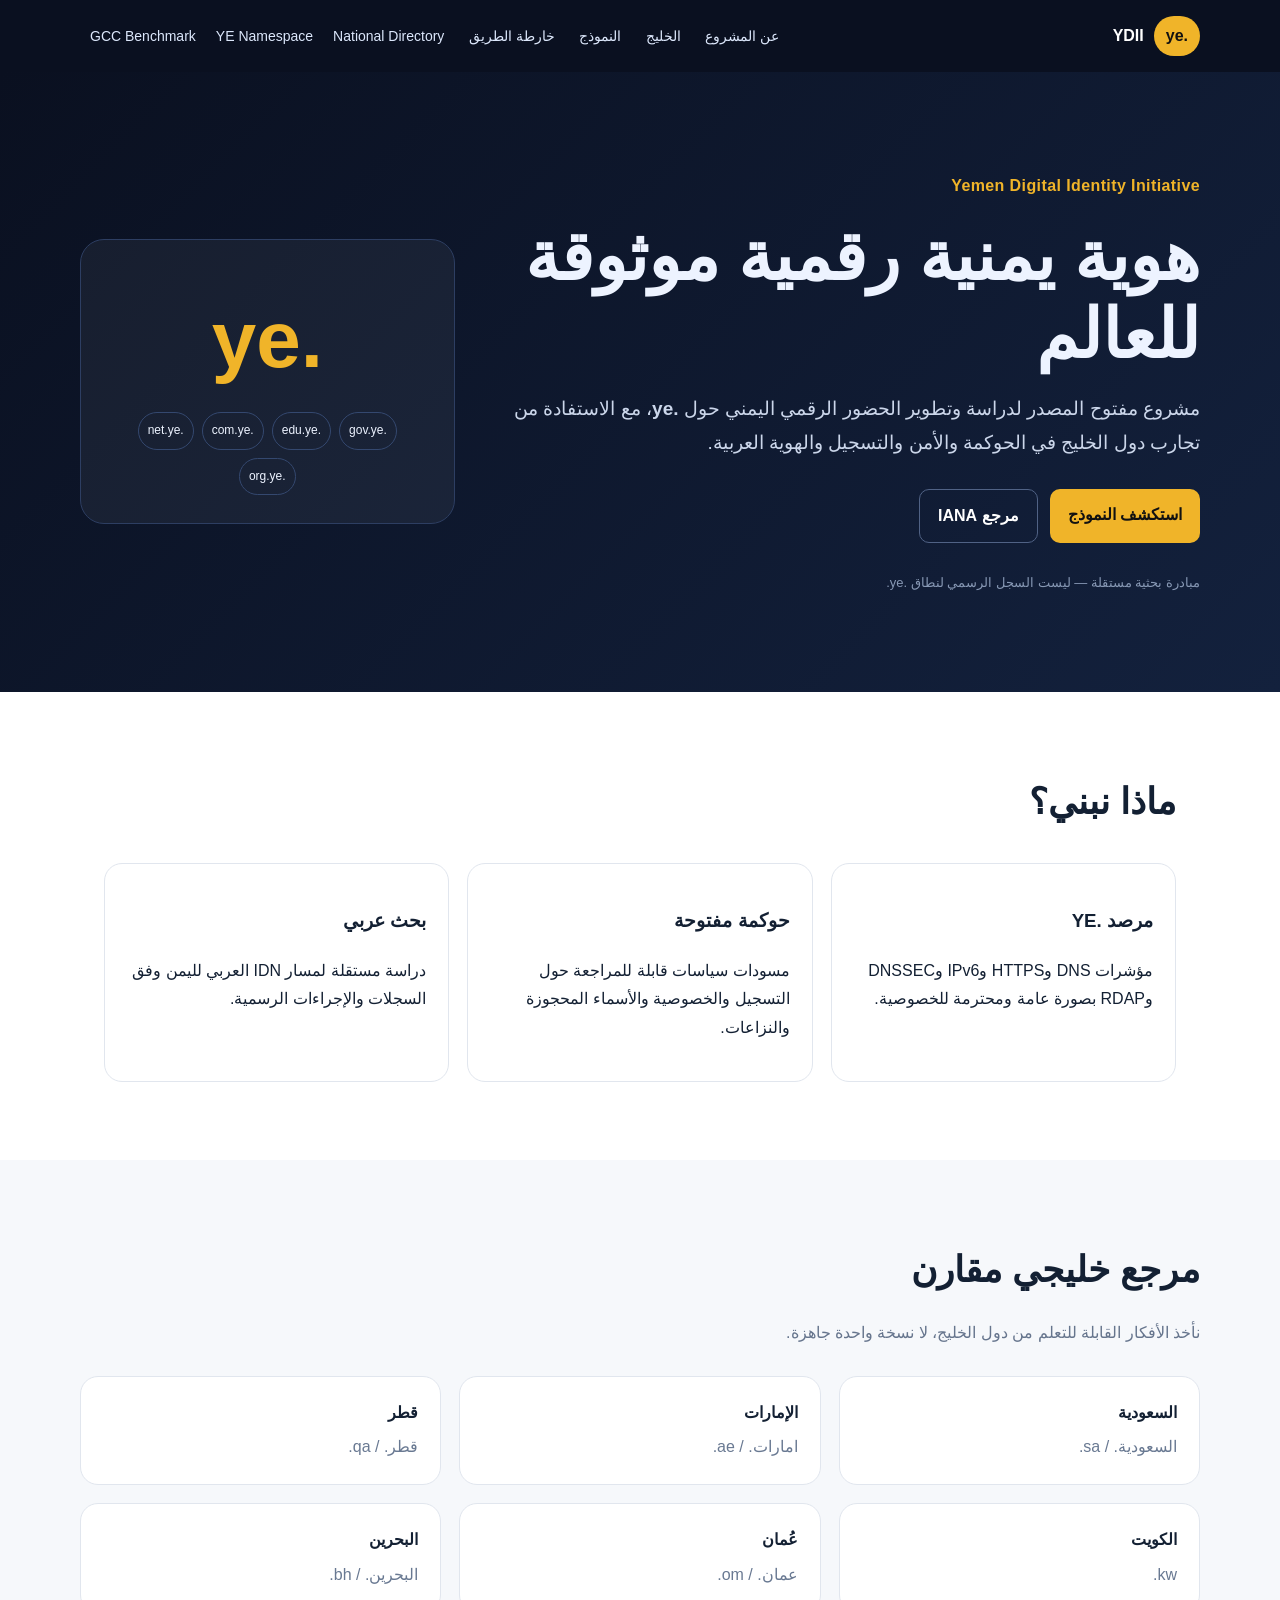
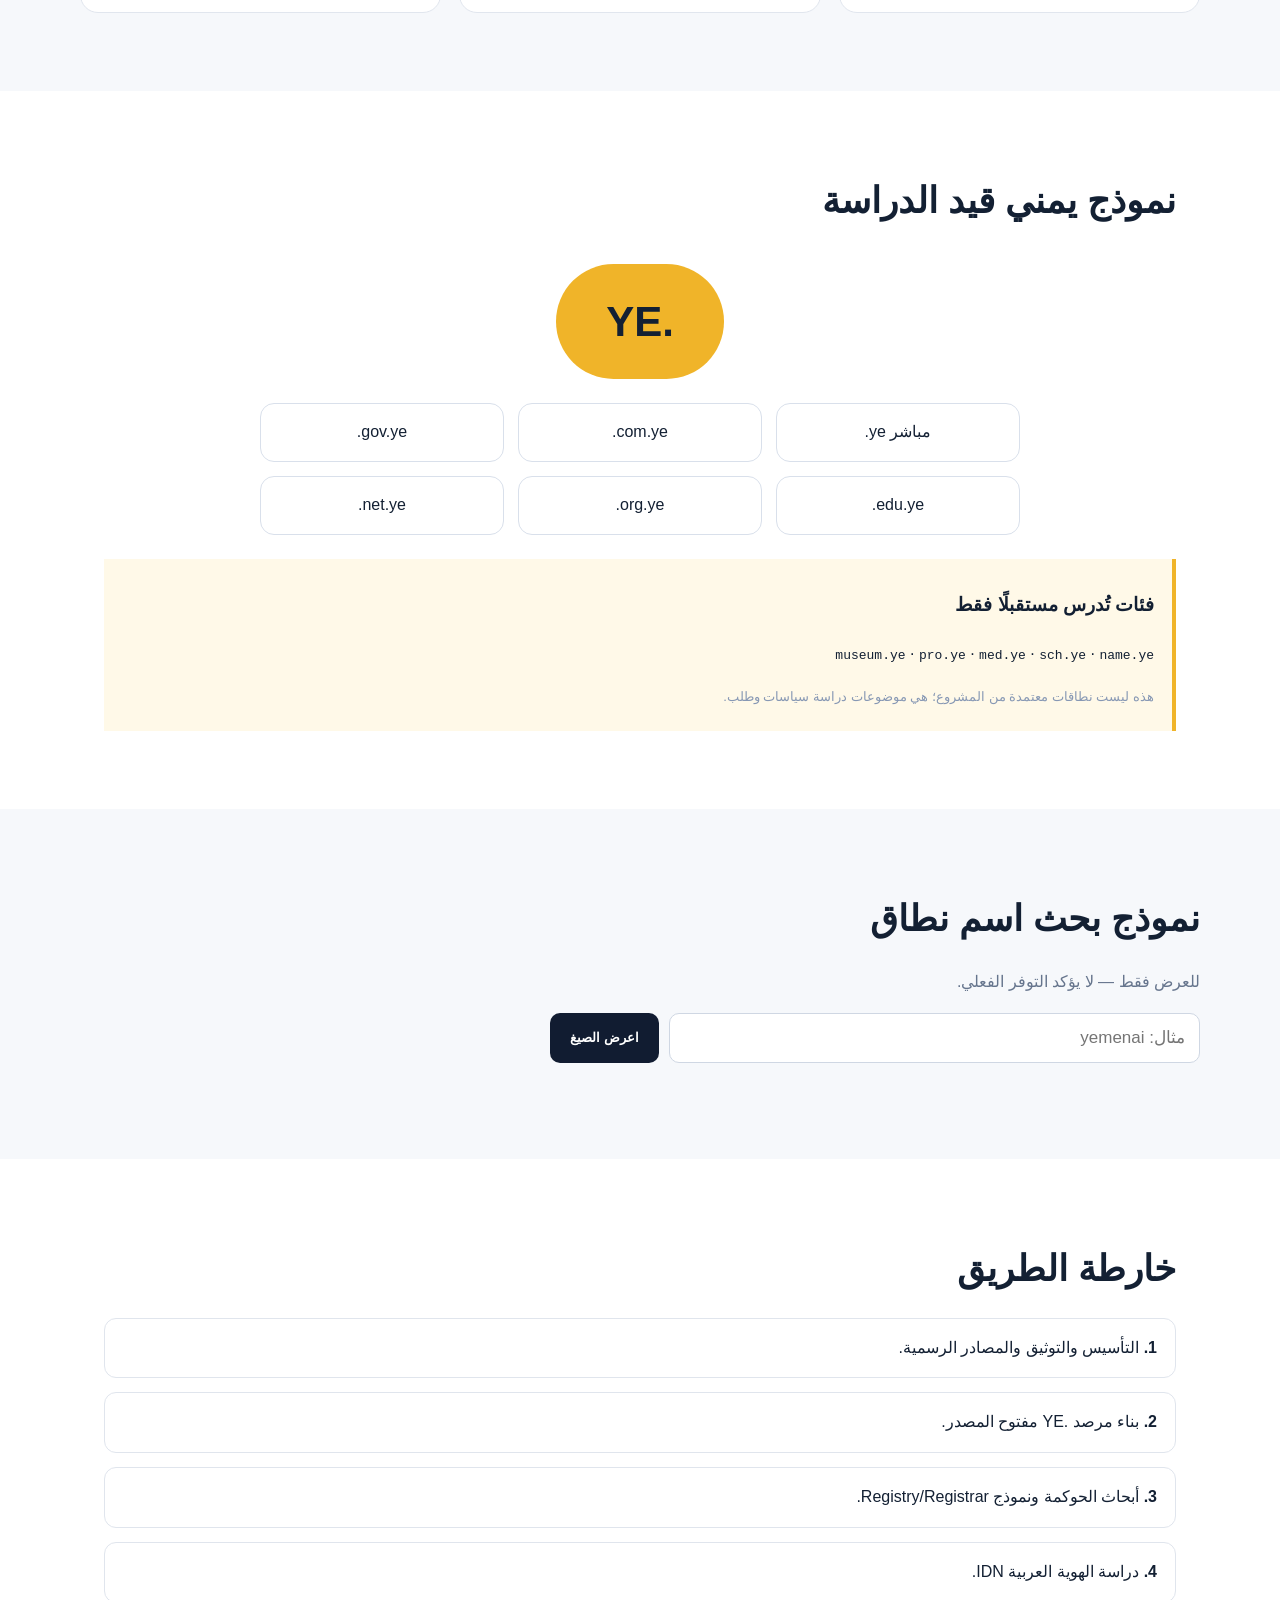
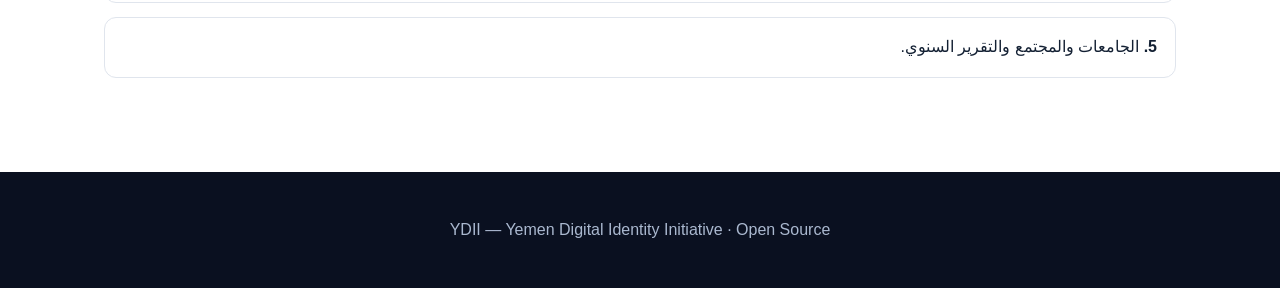
==== site/index.html @ 4b8a3a97 "feat: add national entity directory and 21 public universities" ====
<!doctype html>
<html lang="ar" dir="rtl">
<head>
  <meta charset="utf-8" />
  <meta name="viewport" content="width=device-width, initial-scale=1" />
  <meta name="description" content="مبادرة الهوية الرقمية اليمنية — مشروع مفتوح المصدر لدراسة وتطوير حضور .ye" />
  <title>YDII | الهوية الرقمية اليمنية</title>
  <link rel="stylesheet" href="styles.css" />
</head>
<body>
<header class="nav">
  <div class="brand"><span class="dot">.ye</span><span>YDII</span></div>
  <nav>
    <a href="#about">عن المشروع</a>
    <a href="#gcc">الخليج</a>
    <a href="#model">النموذج</a>
    <a href="#roadmap">خارطة الطريق</a>
  <a href="gcc-benchmark.html">GCC Benchmark</a><a href="namespace-model.html">YE Namespace</a><a href="directory.html">National Directory</a></nav>
</header>

<main>
  <section class="hero">
    <div>
      <p class="eyebrow">Yemen Digital Identity Initiative</p>
      <h1>هوية يمنية رقمية موثوقة للعالم</h1>
      <p class="lead">مشروع مفتوح المصدر لدراسة وتطوير الحضور الرقمي اليمني حول <b>.ye</b>، مع الاستفادة من تجارب دول الخليج في الحوكمة والأمن والتسجيل والهوية العربية.</p>
      <div class="actions">
        <a class="primary" href="#model">استكشف النموذج</a>
        <a class="secondary" href="https://www.iana.org/domains/root/db/ye.html" target="_blank" rel="noopener">مرجع IANA</a>
      </div>
      <p class="notice">مبادرة بحثية مستقلة — ليست السجل الرسمي لنطاق .ye.</p>
    </div>
    <div class="domain-card">
      <div class="big-dot">.ye</div>
      <div class="tree">
        <span>.gov.ye</span><span>.edu.ye</span><span>.com.ye</span><span>.net.ye</span><span>.org.ye</span>
      </div>
    </div>
  </section>

  <section id="about" class="section">
    <h2>ماذا نبني؟</h2>
    <div class="grid3">
      <article><h3>مرصد .YE</h3><p>مؤشرات DNS وHTTPS وIPv6 وDNSSEC وRDAP بصورة عامة ومحترمة للخصوصية.</p></article>
      <article><h3>حوكمة مفتوحة</h3><p>مسودات سياسات قابلة للمراجعة حول التسجيل والخصوصية والأسماء المحجوزة والنزاعات.</p></article>
      <article><h3>بحث عربي</h3><p>دراسة مستقلة لمسار IDN العربي لليمن وفق السجلات والإجراءات الرسمية.</p></article>
    </div>
  </section>

  <section id="gcc" class="section alt">
    <h2>مرجع خليجي مقارن</h2>
    <p class="sub">نأخذ الأفكار القابلة للتعلم من دول الخليج، لا نسخة واحدة جاهزة.</p>
    <div class="gcc-grid">
      <div><b>السعودية</b><span>.sa / .السعودية</span></div>
      <div><b>الإمارات</b><span>.ae / .امارات</span></div>
      <div><b>قطر</b><span>.qa / .قطر</span></div>
      <div><b>الكويت</b><span>.kw</span></div>
      <div><b>عُمان</b><span>.om / .عمان</span></div>
      <div><b>البحرين</b><span>.bh / .البحرين</span></div>
    </div>
  </section>

  <section id="model" class="section">
    <h2>نموذج يمني قيد الدراسة</h2>
    <div class="model">
      <div class="root">.YE</div>
      <div class="branches">
        <span>.ye مباشر</span>
        <span>.com.ye</span>
        <span>.gov.ye</span>
        <span>.edu.ye</span>
        <span>.org.ye</span>
        <span>.net.ye</span>
      </div>
    </div>
    <div class="proposal">
      <h3>فئات تُدرس مستقبلًا فقط</h3>
      <p><code>name.ye</code> · <code>sch.ye</code> · <code>med.ye</code> · <code>pro.ye</code> · <code>museum.ye</code></p>
      <p class="notice">هذه ليست نطاقات معتمدة من المشروع؛ هي موضوعات دراسة سياسات وطلب.</p>
    </div>
  </section>

  <section class="section alt">
    <h2>نموذج بحث اسم نطاق</h2>
    <p class="sub">للعرض فقط — لا يؤكد التوفر الفعلي.</p>
    <form id="domainForm" class="search">
      <input id="domainInput" maxlength="40" placeholder="مثال: yemenai" aria-label="اسم النطاق" />
      <button type="submit">اعرض الصيغ</button>
    </form>
    <div id="domainResults" class="results"></div>
  </section>

  <section id="roadmap" class="section">
    <h2>خارطة الطريق</h2>
    <ol class="timeline">
      <li><b>1.</b> التأسيس والتوثيق والمصادر الرسمية.</li>
      <li><b>2.</b> بناء مرصد .YE مفتوح المصدر.</li>
      <li><b>3.</b> أبحاث الحوكمة ونموذج Registry/Registrar.</li>
      <li><b>4.</b> دراسة الهوية العربية IDN.</li>
      <li><b>5.</b> الجامعات والمجتمع والتقرير السنوي.</li>
    </ol>
  </section>
</main>

<footer>
  <p>YDII — Yemen Digital Identity Initiative · Open Source</p>
</footer>

<script src="app.js"></script>
</body>
</html>
---- site/styles.css ----
:root{
  --bg:#0a1020;--panel:#111a2f;--panel2:#f6f8fb;--text:#edf3ff;--ink:#132033;
  --muted:#a7b5cc;--accent:#f0b429;--line:#253352;--max:1120px
}
*{box-sizing:border-box}
html{scroll-behavior:smooth}
body{margin:0;font-family:Tahoma,Arial,sans-serif;background:#fff;color:var(--ink);line-height:1.8}
.nav{height:72px;background:var(--bg);color:#fff;display:flex;align-items:center;justify-content:space-between;padding:0 max(24px,calc((100% - var(--max))/2))}
.brand{display:flex;gap:10px;align-items:center;font-weight:800}.dot{background:var(--accent);color:#111;padding:6px 12px;border-radius:999px}
.nav a{color:#dce7fb;text-decoration:none;margin-inline:10px;font-size:14px}
.hero{background:linear-gradient(135deg,#0a1020,#13213d);color:var(--text);padding:84px max(24px,calc((100% - var(--max))/2));display:grid;grid-template-columns:1.3fr .7fr;gap:50px;align-items:center}
.eyebrow{color:var(--accent);font-weight:700;letter-spacing:.4px}.hero h1{font-size:clamp(34px,6vw,68px);line-height:1.15;margin:.2em 0}.lead{font-size:19px;color:#cbd6ea;max-width:760px}
.actions{display:flex;gap:12px;flex-wrap:wrap;margin:28px 0}.primary,.secondary{padding:12px 18px;border-radius:10px;text-decoration:none;font-weight:700}.primary{background:var(--accent);color:#111}.secondary{border:1px solid #506285;color:#fff}
.notice{font-size:13px;color:#8798b4}
.domain-card{background:rgba(255,255,255,.05);border:1px solid #2d3e62;padding:28px;border-radius:24px;text-align:center}.big-dot{font-size:80px;font-weight:900;color:var(--accent)}.tree{display:flex;gap:8px;flex-wrap:wrap;justify-content:center}.tree span{border:1px solid #34486f;padding:7px 9px;border-radius:20px;font-size:12px}
.section{max-width:var(--max);margin:auto;padding:78px 24px}.section.alt{max-width:none;background:var(--panel2);padding-inline:max(24px,calc((100% - var(--max))/2))}.section h2{font-size:36px;margin:0 0 8px}.sub{color:#66758d}
.grid3,.gcc-grid{display:grid;grid-template-columns:repeat(3,1fr);gap:18px;margin-top:28px}.grid3 article,.gcc-grid div{border:1px solid #e1e6ee;border-radius:18px;padding:22px;background:#fff}.gcc-grid span{display:block;color:#697992;margin-top:6px;direction:ltr;text-align:right}
.model{text-align:center;margin-top:30px}.root{display:inline-block;background:var(--accent);padding:20px 50px;border-radius:999px;font-size:42px;font-weight:900}.branches{display:grid;grid-template-columns:repeat(3,1fr);gap:14px;margin:24px auto;max-width:760px}.branches span{border:1px solid #d9e0eb;padding:14px;border-radius:14px;background:#fff;direction:ltr}.proposal{border-right:4px solid var(--accent);padding:10px 18px;background:#fff9e8}
.search{display:flex;gap:10px;max-width:650px}.search input{flex:1;padding:14px;border:1px solid #cfd7e3;border-radius:10px;font-size:17px}.search button{border:0;border-radius:10px;background:#111c31;color:#fff;padding:0 20px;font-weight:700}.results{margin-top:18px;display:grid;gap:9px;max-width:650px}.result{display:flex;justify-content:space-between;background:white;border:1px solid #dfe5ee;padding:10px 14px;border-radius:10px;direction:ltr}.badge{font-size:12px;color:#6f7d92}
.timeline{padding:0;list-style:none;display:grid;gap:14px}.timeline li{padding:15px 18px;border:1px solid #e0e5ed;border-radius:12px}
footer{background:var(--bg);color:#aab8cf;text-align:center;padding:28px}
code{direction:ltr;display:inline-block}
@media(max-width:800px){.hero{grid-template-columns:1fr}.domain-card{display:none}.grid3,.gcc-grid,.branches{grid-template-columns:1fr}.nav nav{display:none}.search{flex-direction:column}.search button{padding:14px}.section h2{font-size:30px}}
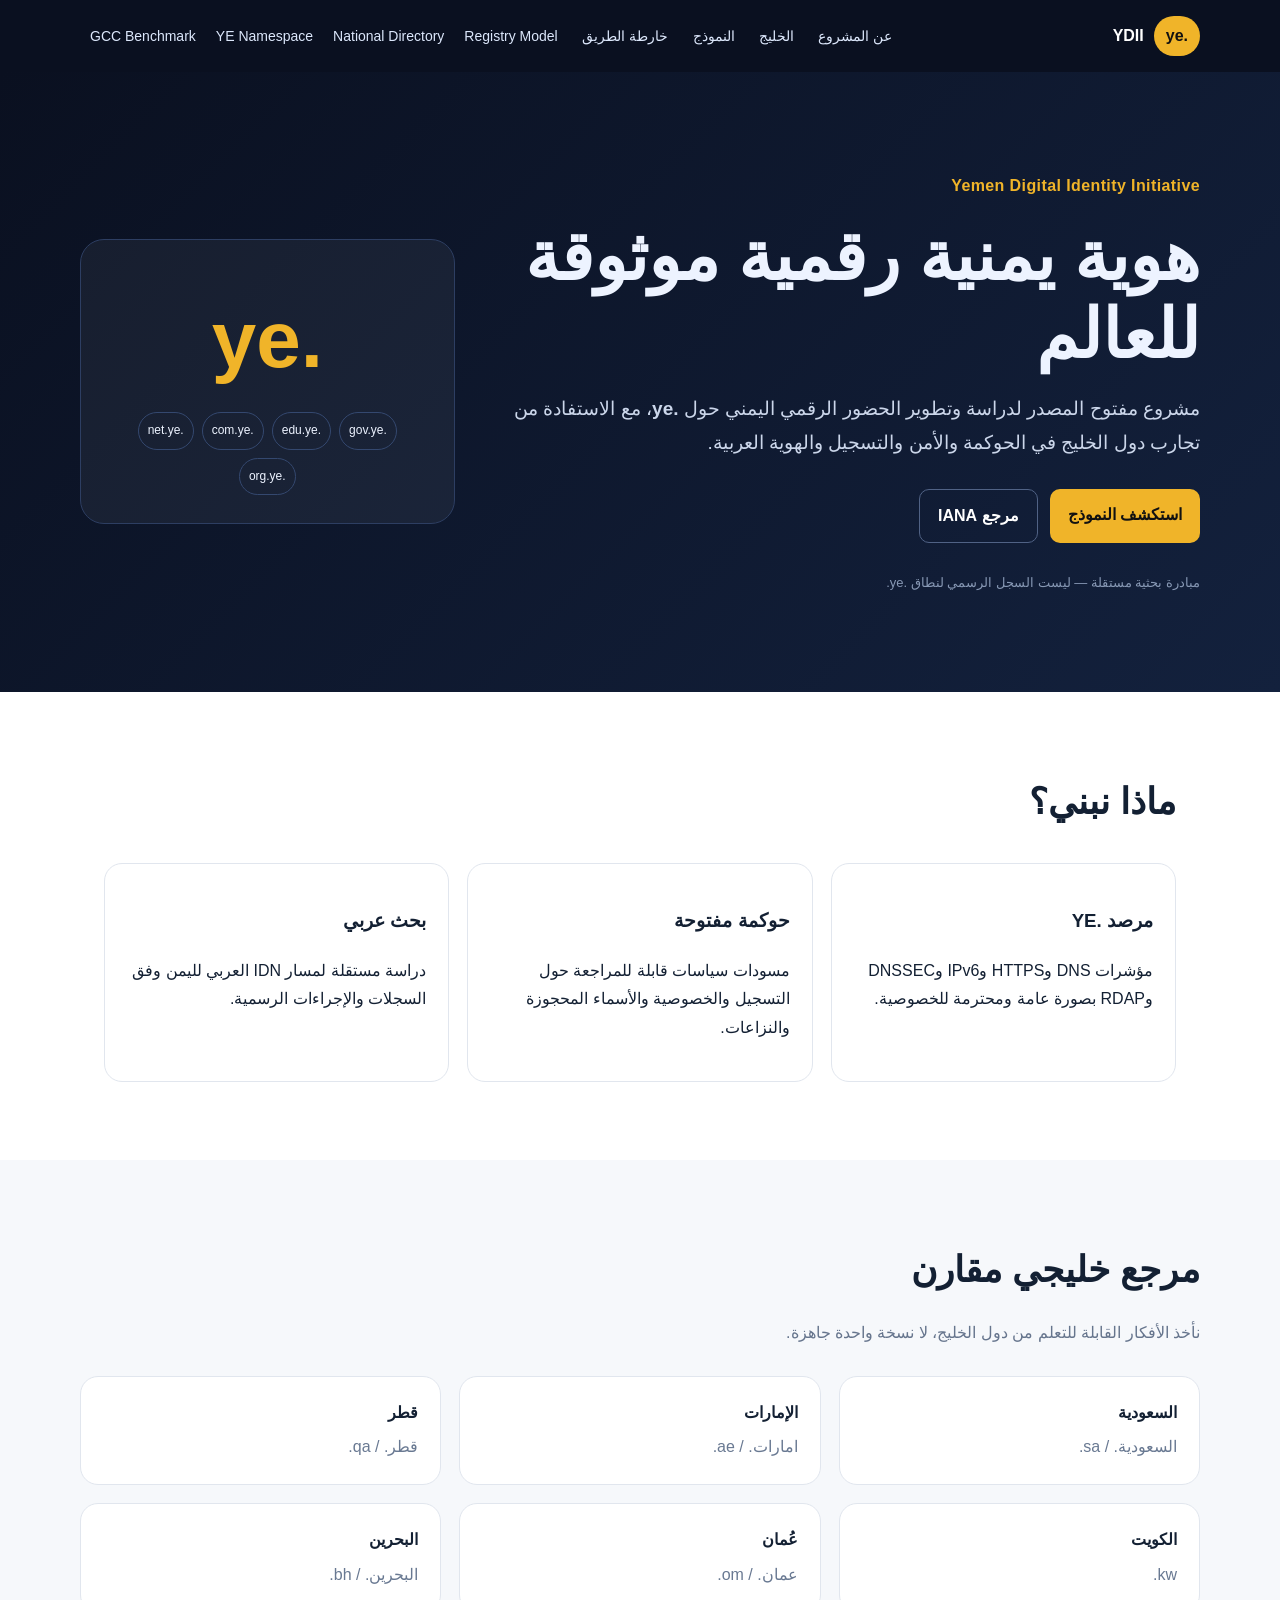
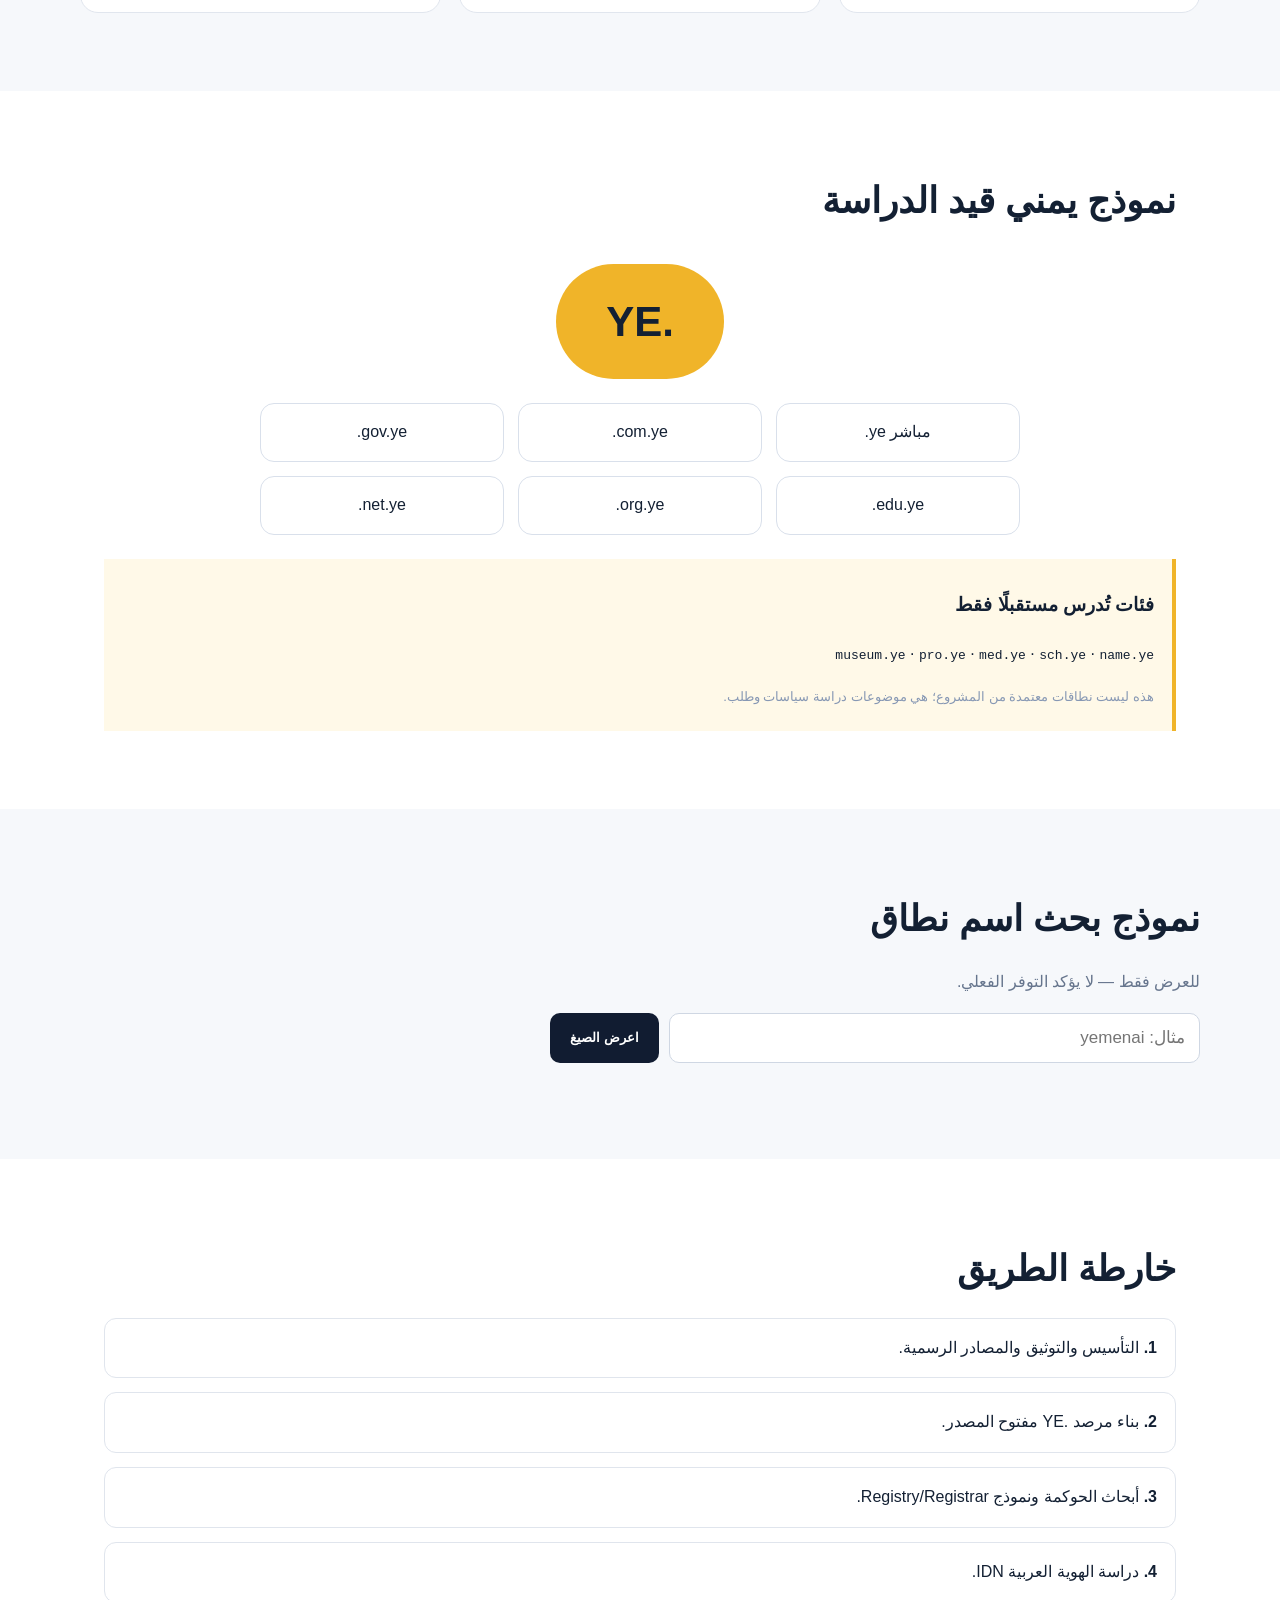
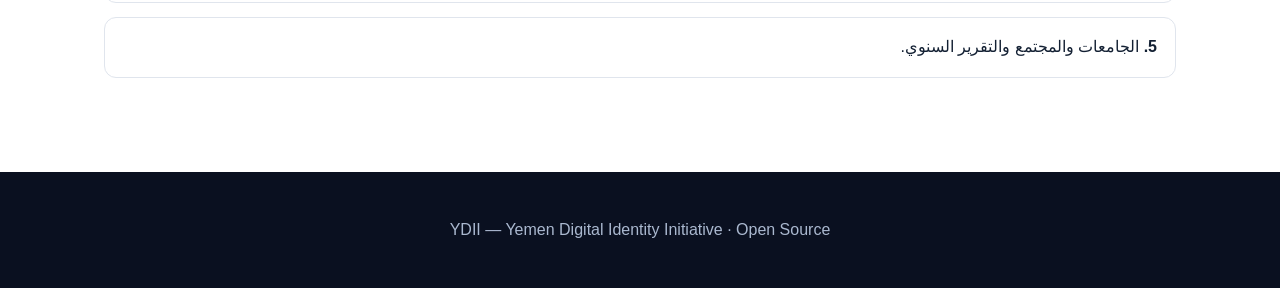
==== commit 61f088a7: "feat: add registry registrar architecture and domain lifecycle" ====
--- a/site/index.html
+++ b/site/index.html
@@ -15,7 +15,7 @@
     <a href="#gcc">الخليج</a>
     <a href="#model">النموذج</a>
     <a href="#roadmap">خارطة الطريق</a>
-  <a href="gcc-benchmark.html">GCC Benchmark</a><a href="namespace-model.html">YE Namespace</a><a href="directory.html">National Directory</a></nav>
+  <a href="gcc-benchmark.html">GCC Benchmark</a><a href="namespace-model.html">YE Namespace</a><a href="directory.html">National Directory</a><a href="registry-model.html">Registry Model</a></nav>
 </header>
 
 <main>
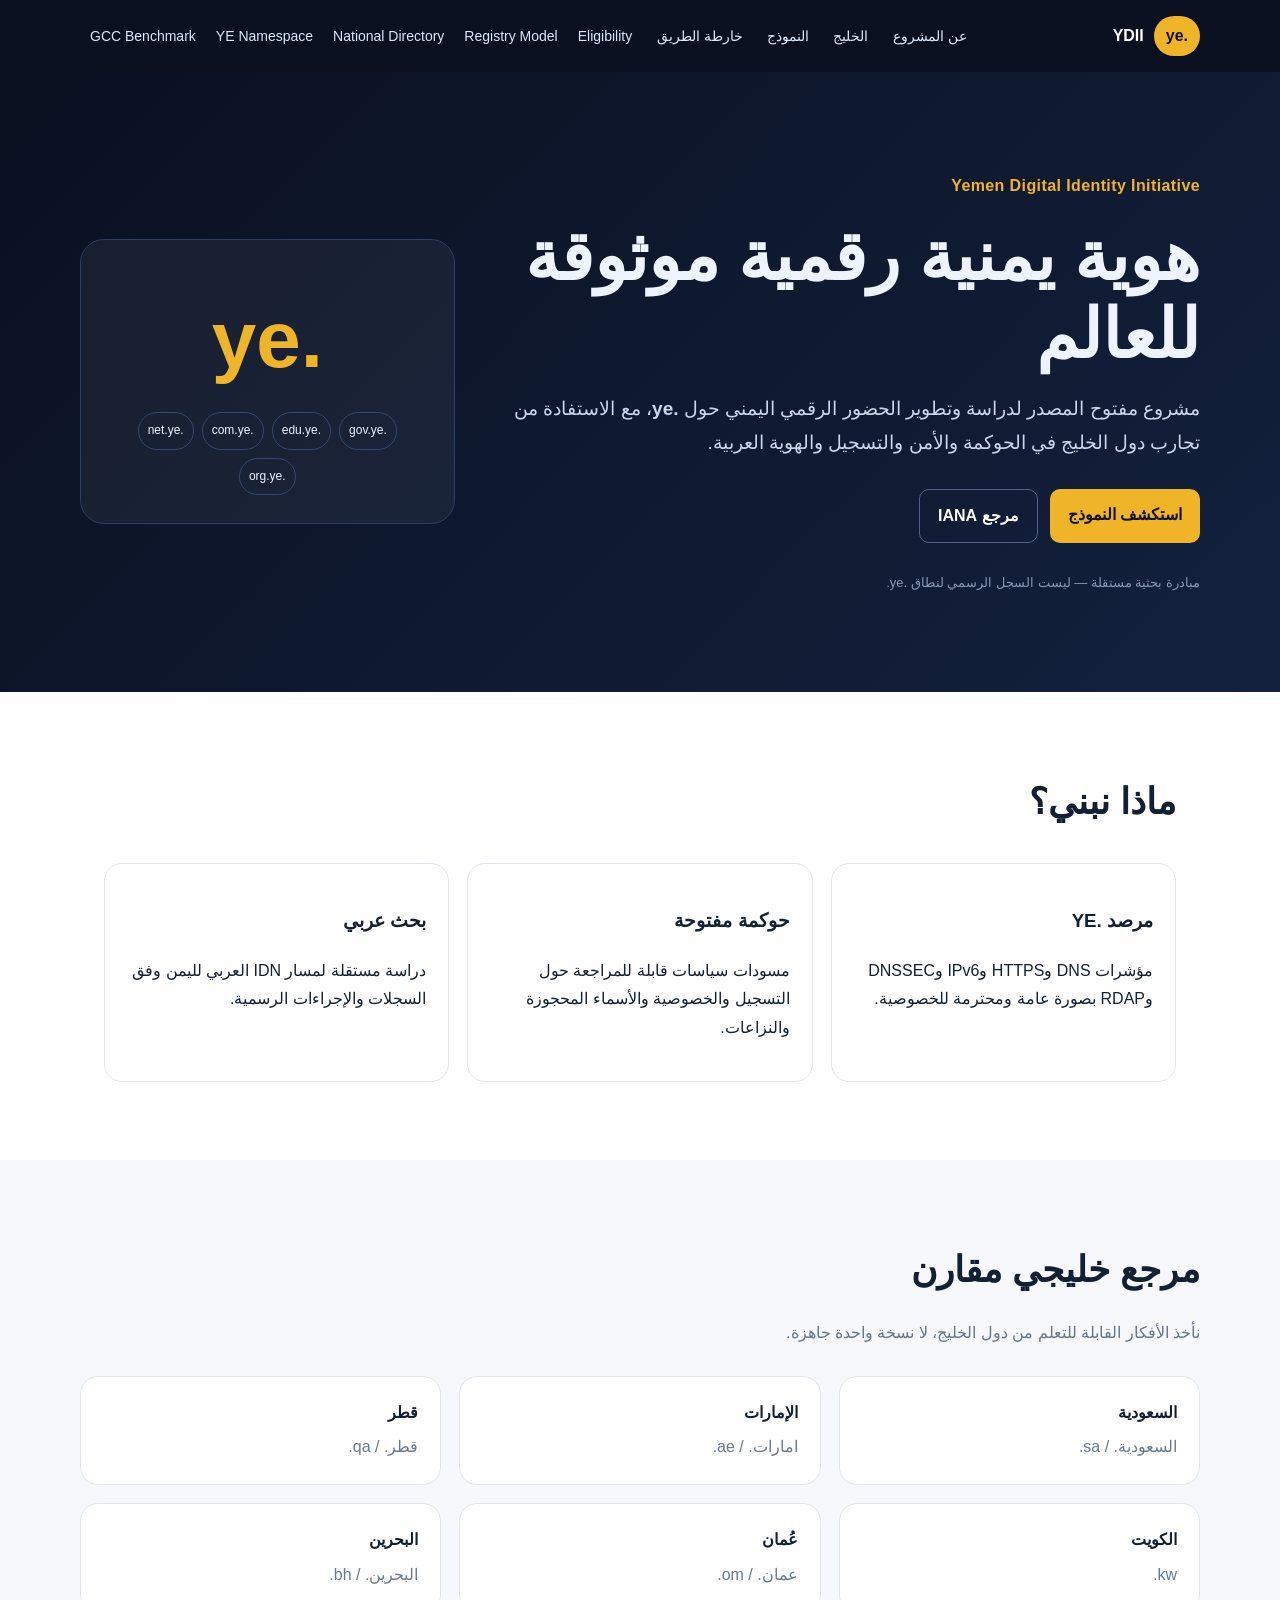
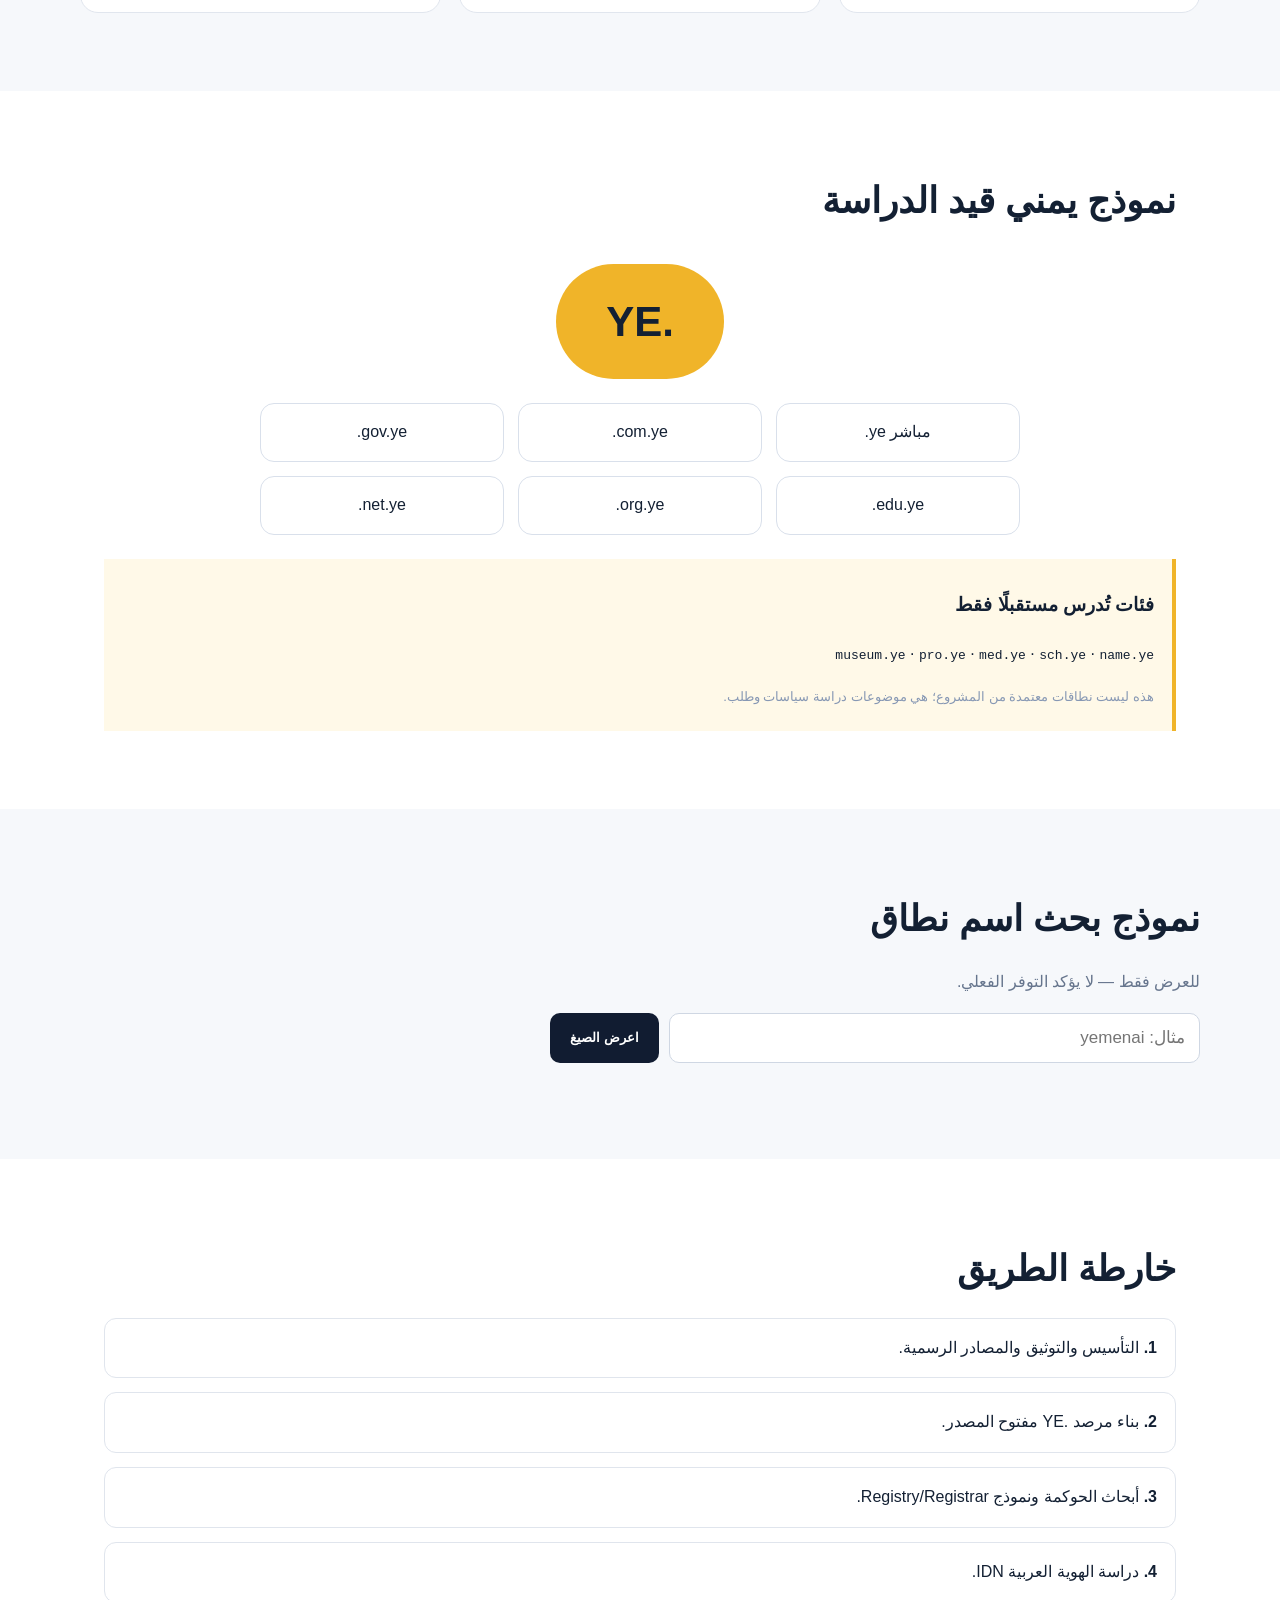
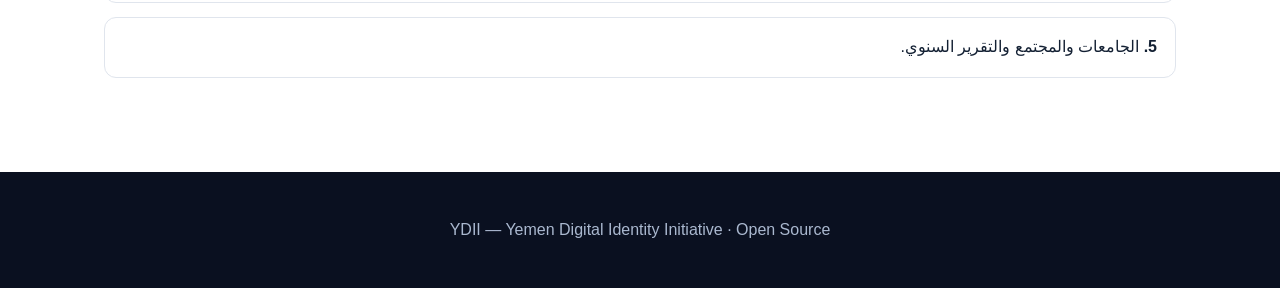
==== commit 8905153a: "feat: add draft namespace eligibility engine" ====
--- a/site/index.html
+++ b/site/index.html
@@ -15,7 +15,7 @@
     <a href="#gcc">الخليج</a>
     <a href="#model">النموذج</a>
     <a href="#roadmap">خارطة الطريق</a>
-  <a href="gcc-benchmark.html">GCC Benchmark</a><a href="namespace-model.html">YE Namespace</a><a href="directory.html">National Directory</a><a href="registry-model.html">Registry Model</a></nav>
+  <a href="gcc-benchmark.html">GCC Benchmark</a><a href="namespace-model.html">YE Namespace</a><a href="directory.html">National Directory</a><a href="registry-model.html">Registry Model</a><a href="eligibility.html">Eligibility</a></nav>
 </header>
 
 <main>
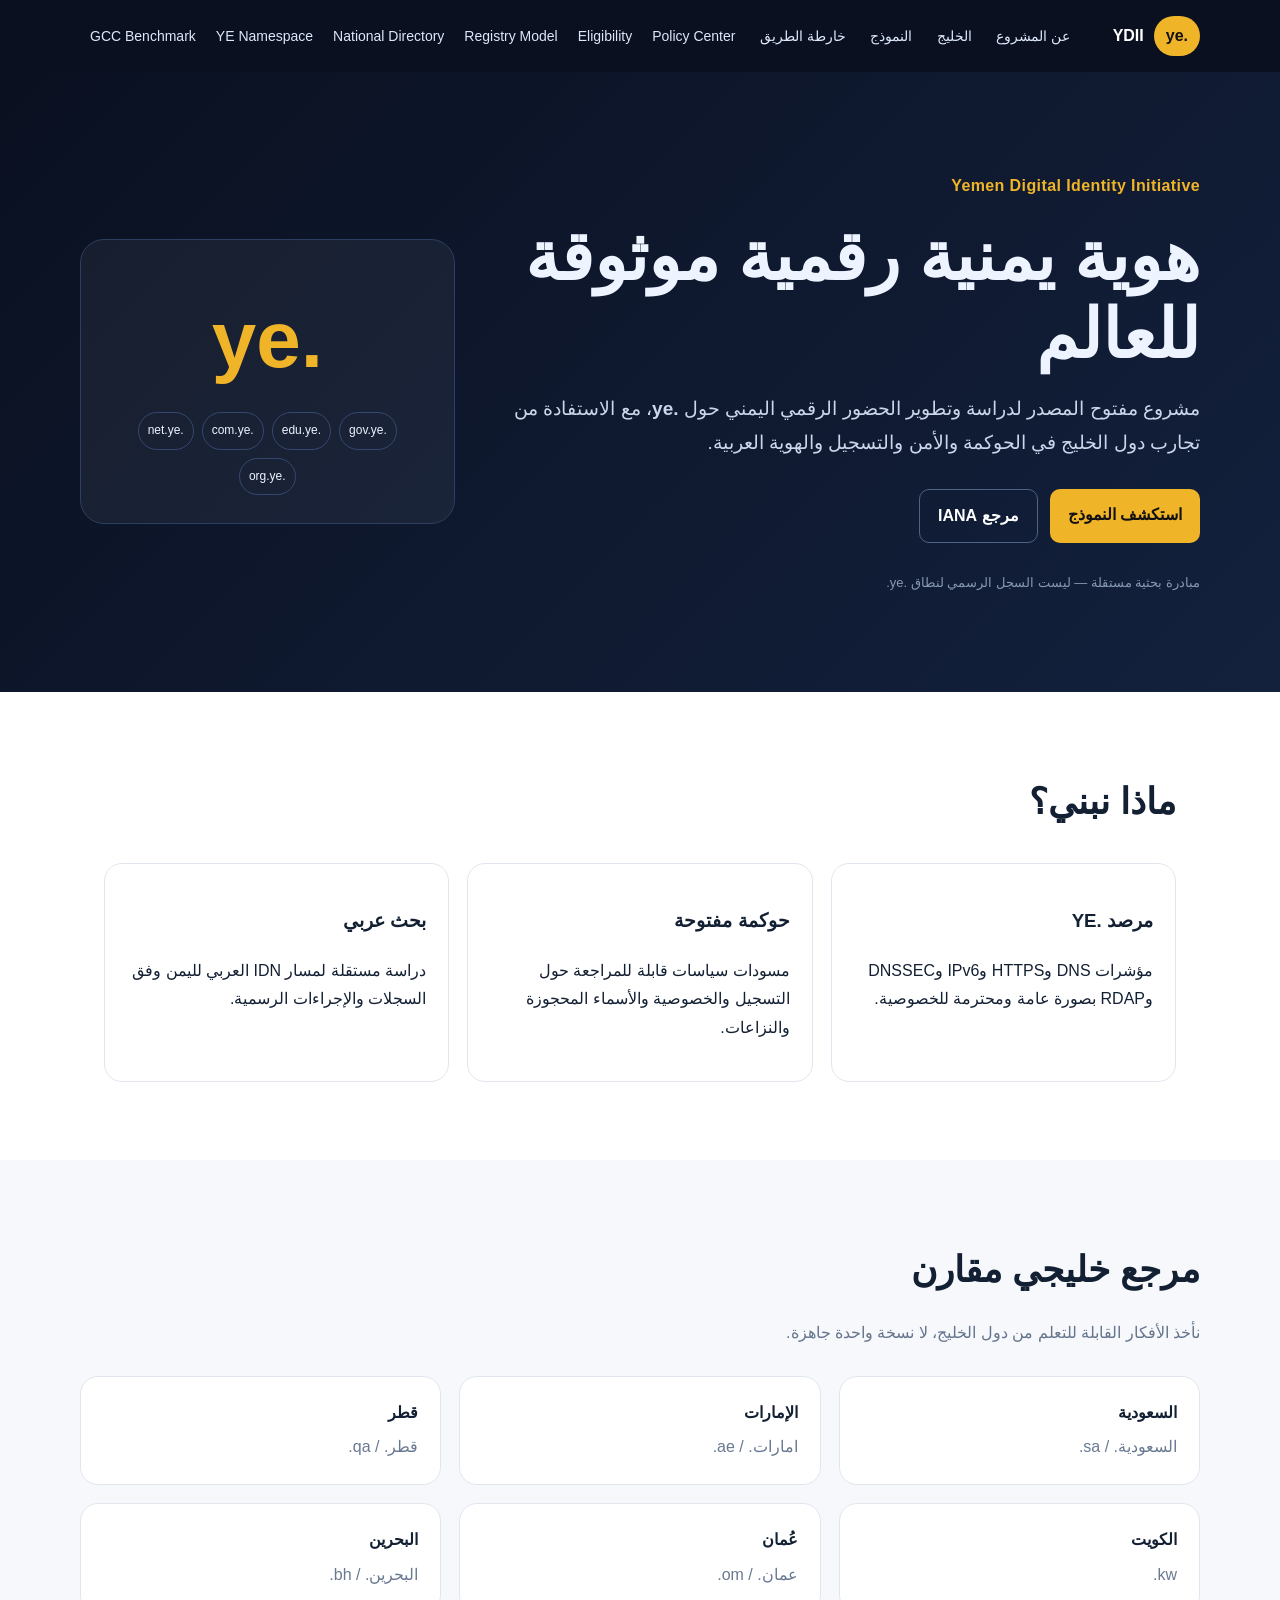
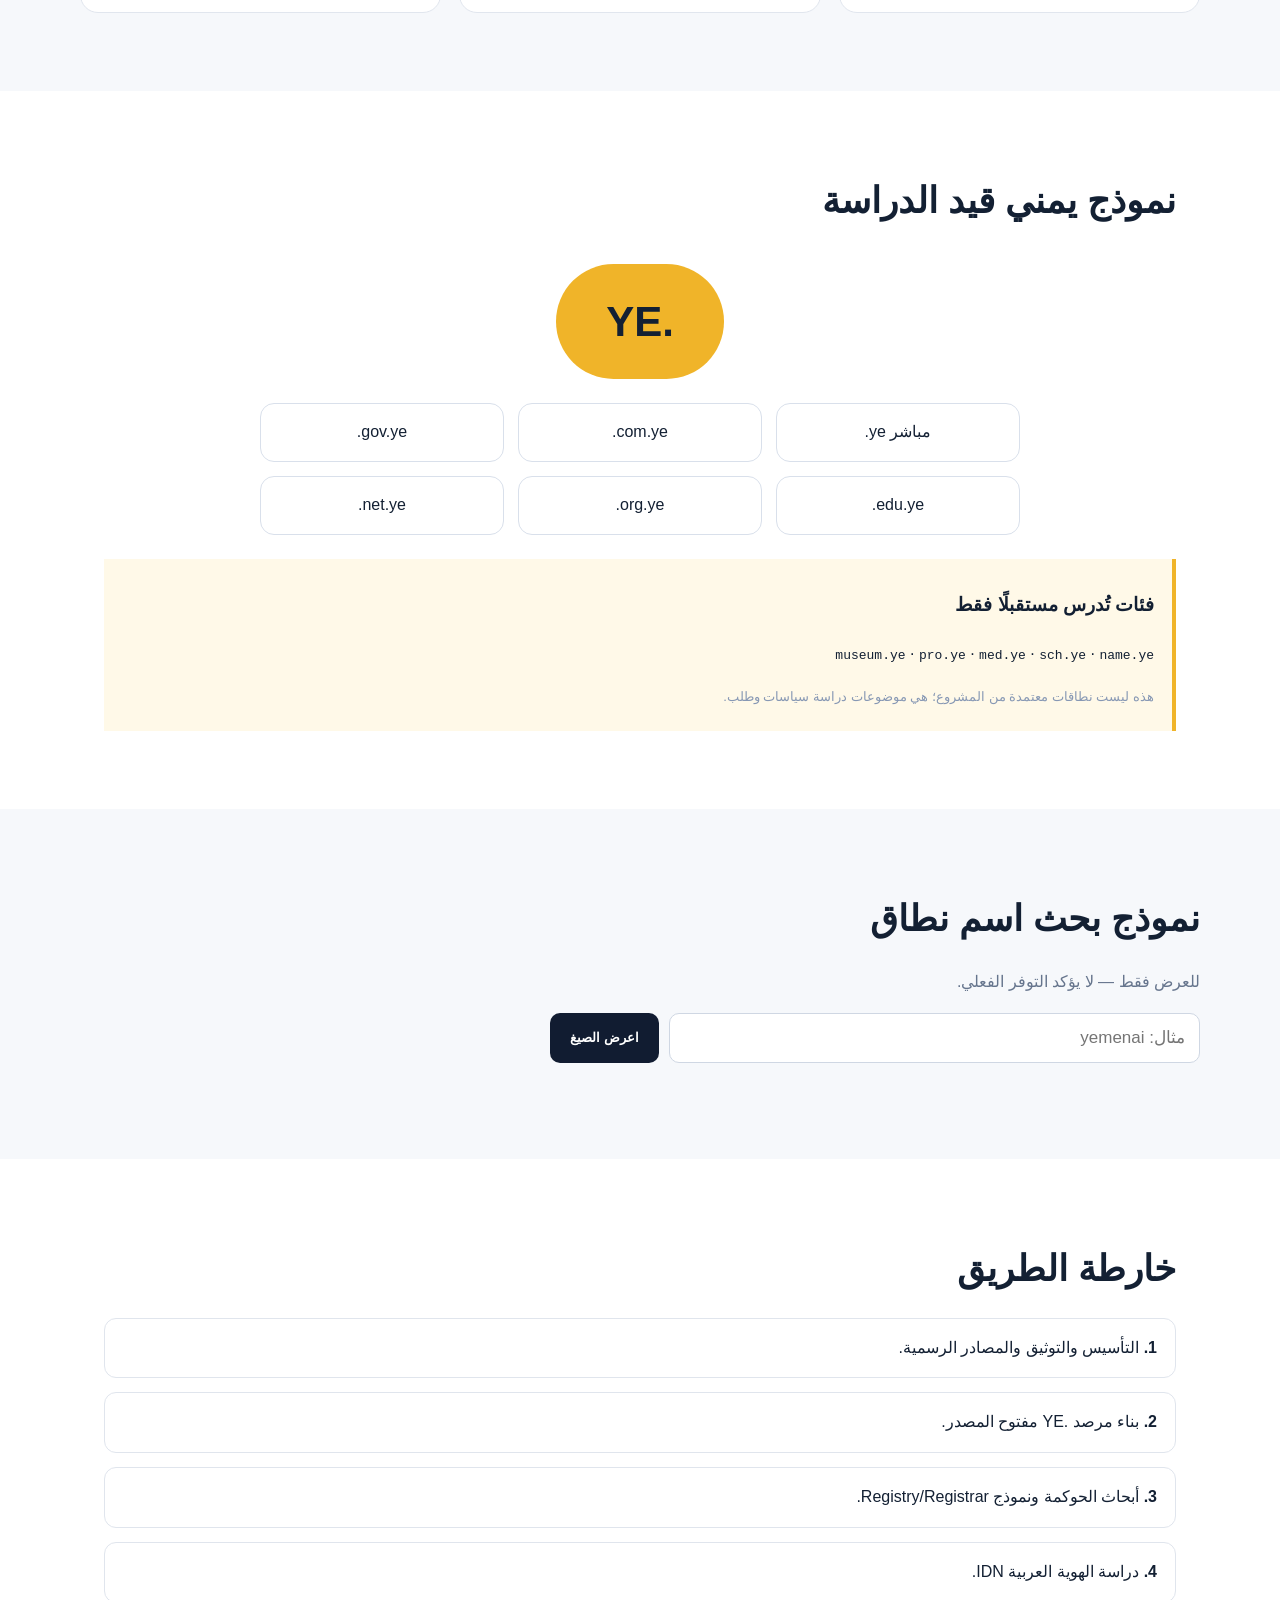
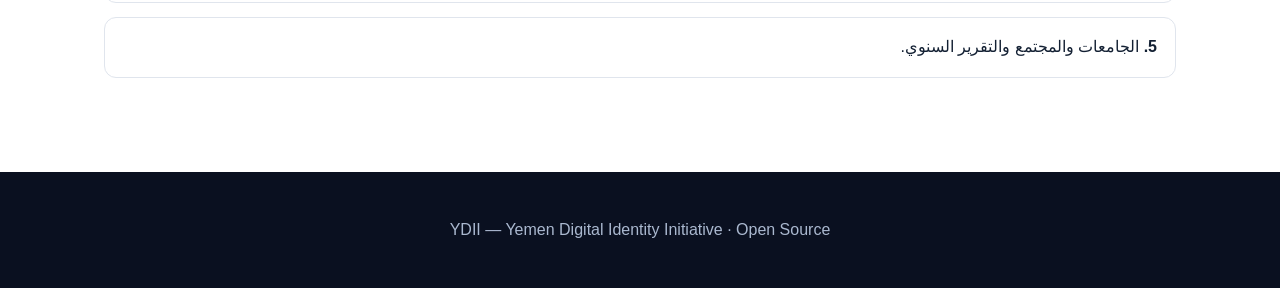
==== commit 02ba5635: "feat: add comprehensive registry policy center" ====
--- a/site/index.html
+++ b/site/index.html
@@ -15,7 +15,7 @@
     <a href="#gcc">الخليج</a>
     <a href="#model">النموذج</a>
     <a href="#roadmap">خارطة الطريق</a>
-  <a href="gcc-benchmark.html">GCC Benchmark</a><a href="namespace-model.html">YE Namespace</a><a href="directory.html">National Directory</a><a href="registry-model.html">Registry Model</a><a href="eligibility.html">Eligibility</a></nav>
+  <a href="gcc-benchmark.html">GCC Benchmark</a><a href="namespace-model.html">YE Namespace</a><a href="directory.html">National Directory</a><a href="registry-model.html">Registry Model</a><a href="eligibility.html">Eligibility</a><a href="policy-center.html">Policy Center</a></nav>
 </header>
 
 <main>
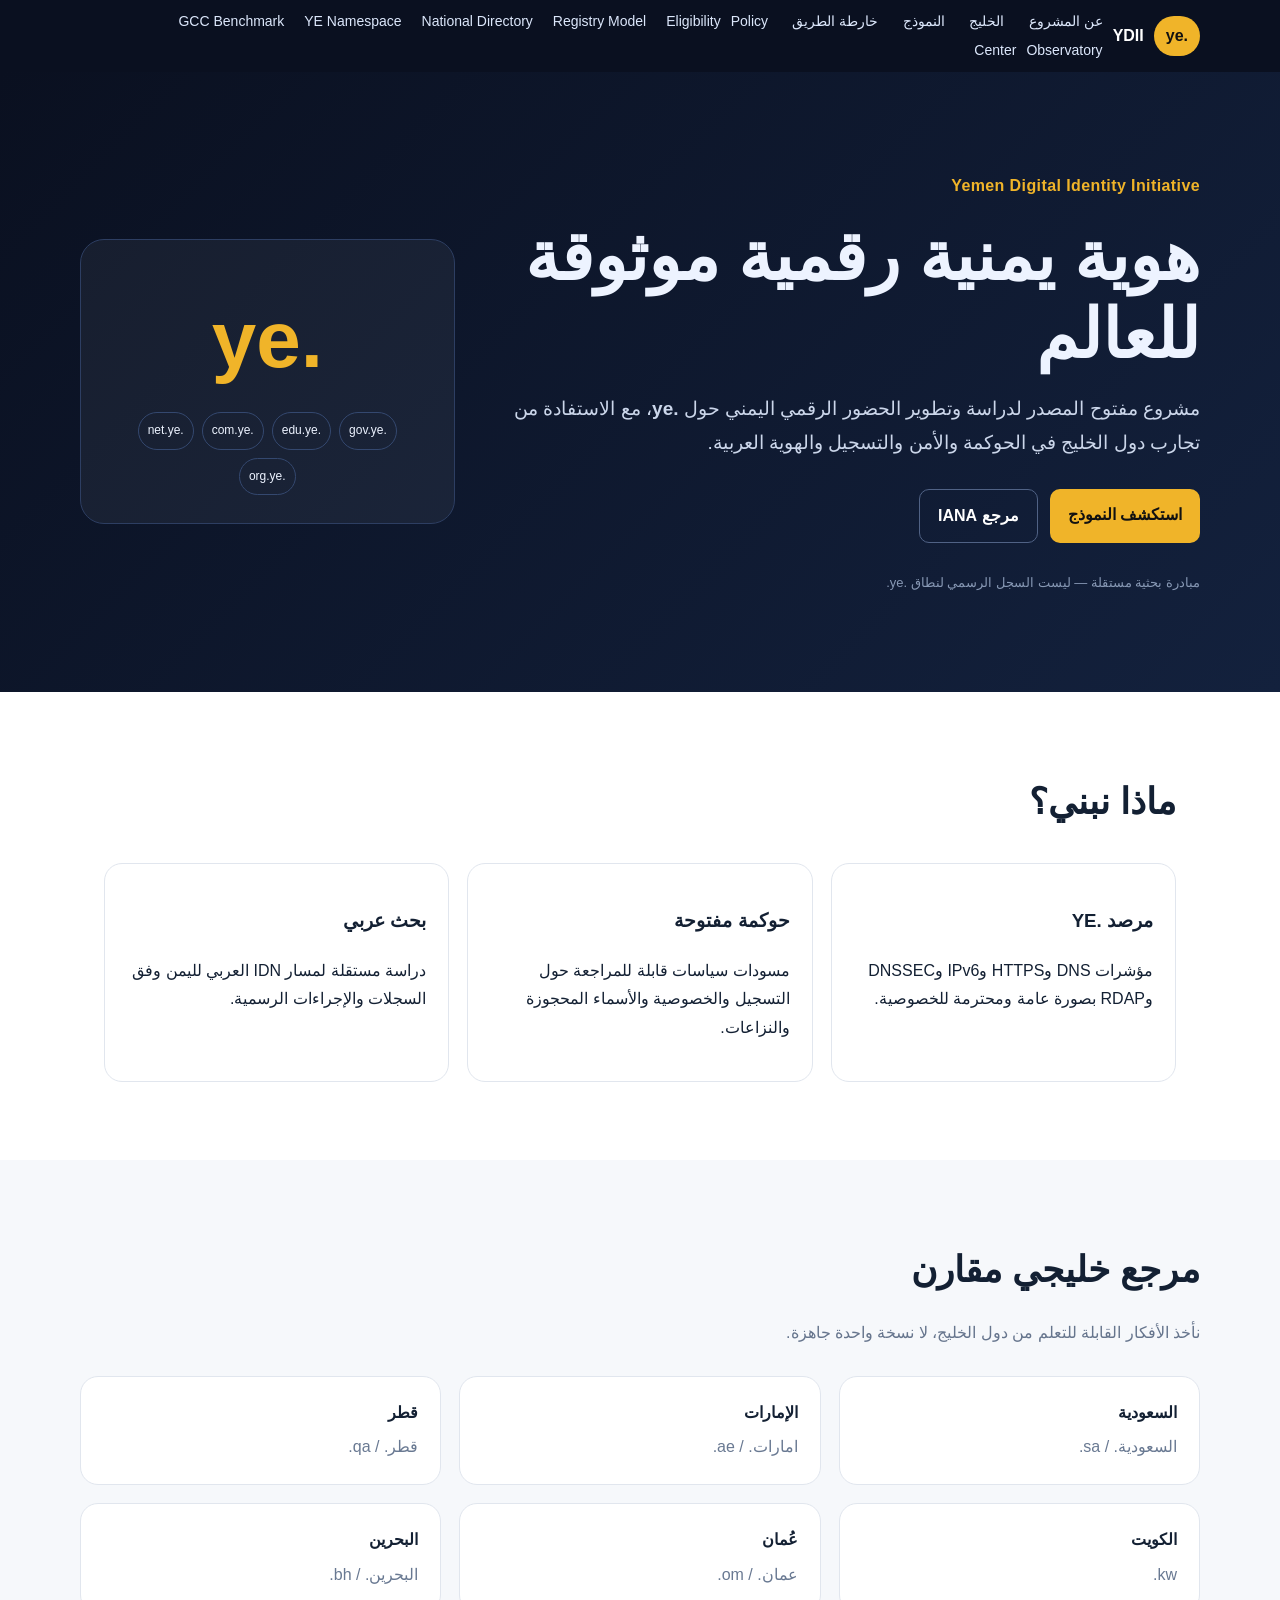
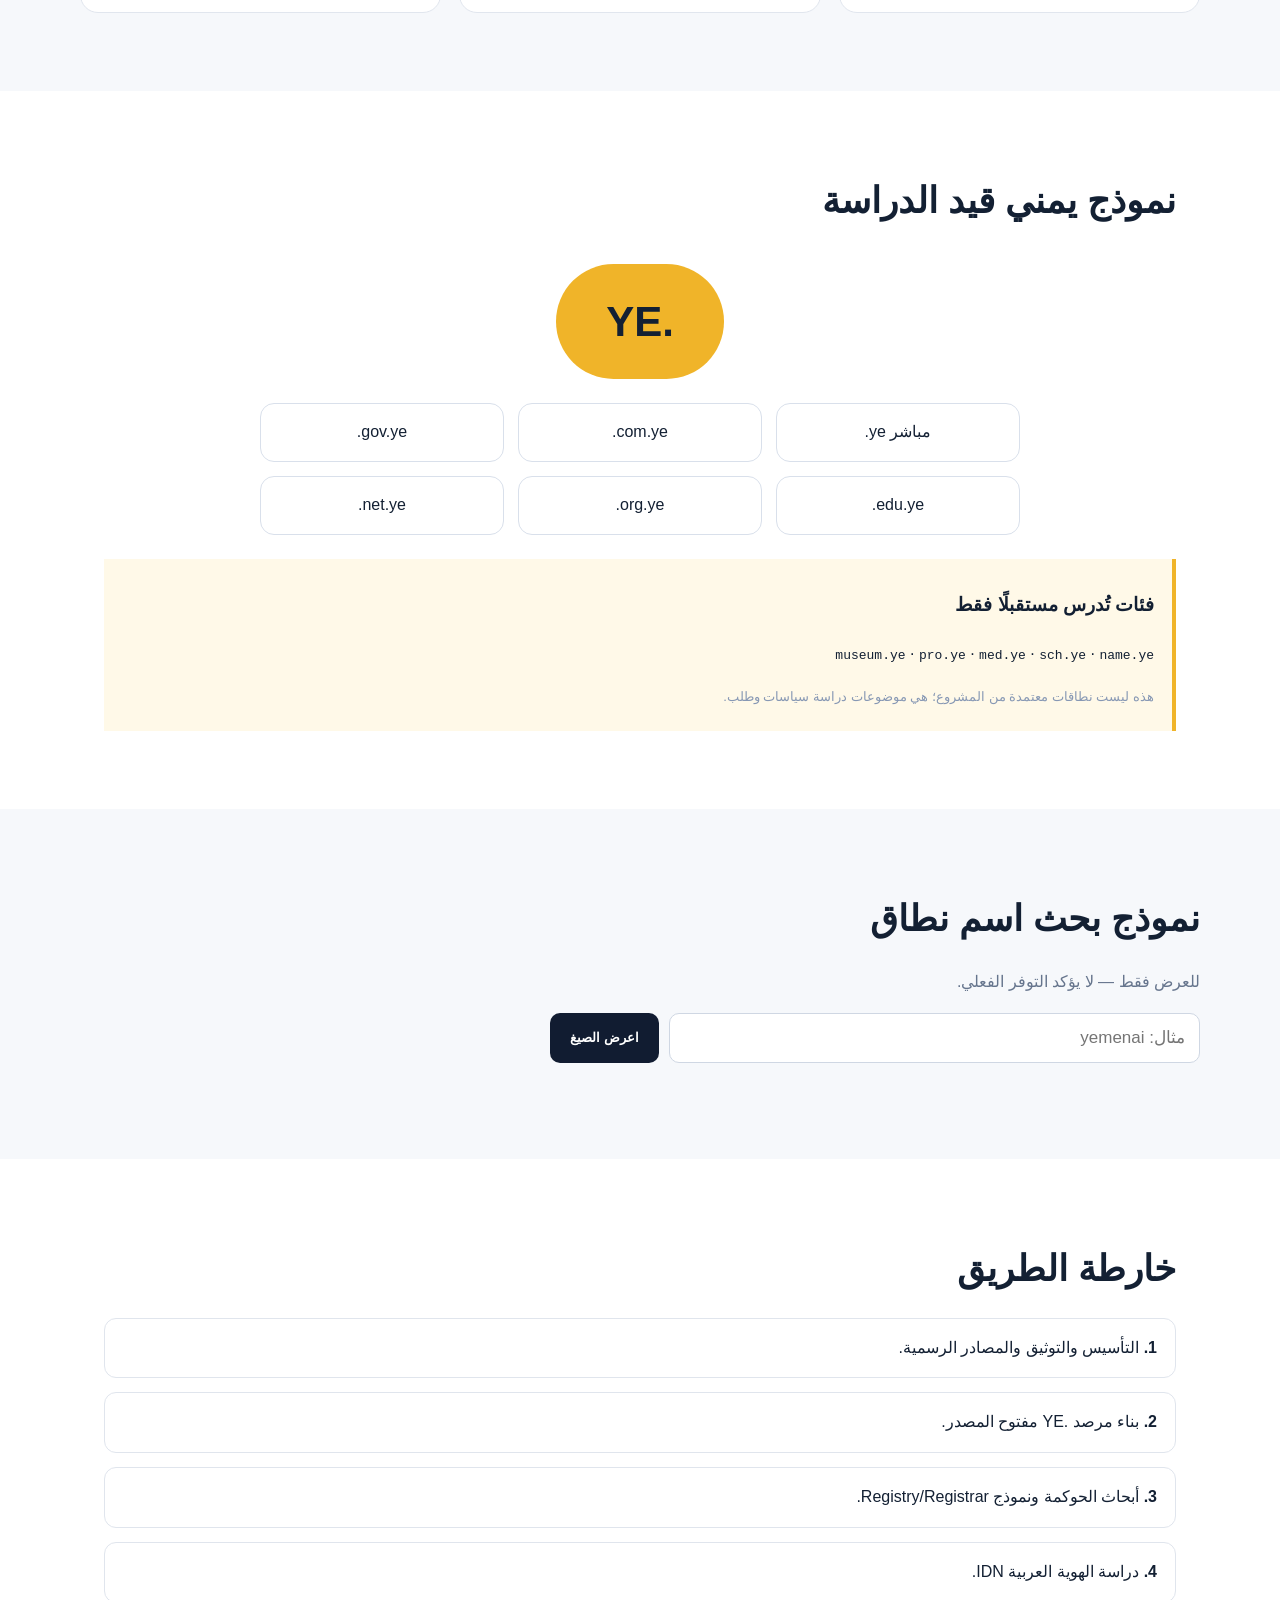
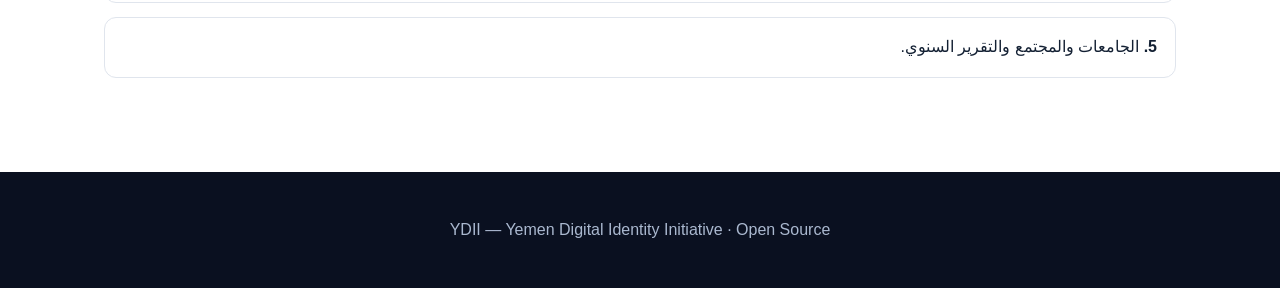
==== commit 50b61b93: "feat: add live DNS RDAP TLS observatory" ====
--- a/site/index.html
+++ b/site/index.html
@@ -15,7 +15,7 @@
     <a href="#gcc">الخليج</a>
     <a href="#model">النموذج</a>
     <a href="#roadmap">خارطة الطريق</a>
-  <a href="gcc-benchmark.html">GCC Benchmark</a><a href="namespace-model.html">YE Namespace</a><a href="directory.html">National Directory</a><a href="registry-model.html">Registry Model</a><a href="eligibility.html">Eligibility</a><a href="policy-center.html">Policy Center</a></nav>
+  <a href="gcc-benchmark.html">GCC Benchmark</a><a href="namespace-model.html">YE Namespace</a><a href="directory.html">National Directory</a><a href="registry-model.html">Registry Model</a><a href="eligibility.html">Eligibility</a><a href="policy-center.html">Policy Center</a><a href="observatory.html">Observatory</a></nav>
 </header>
 
 <main>
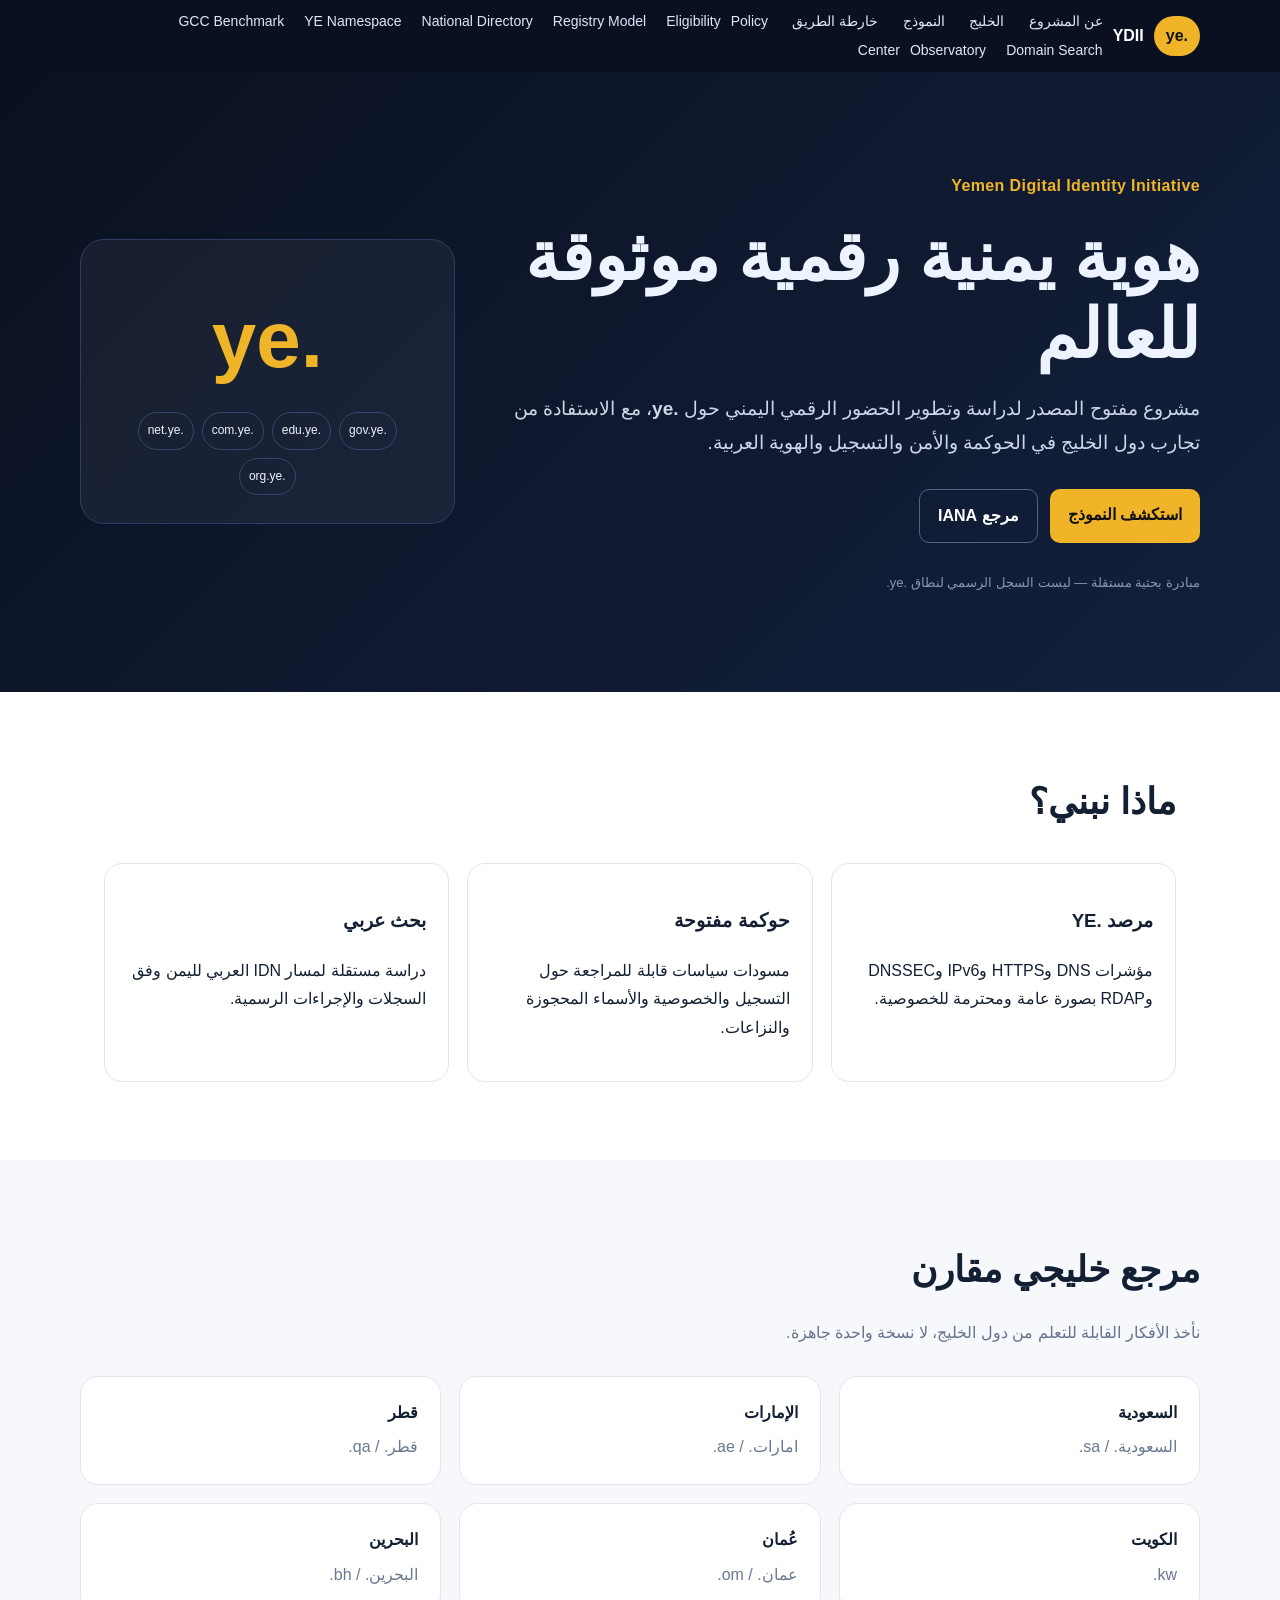
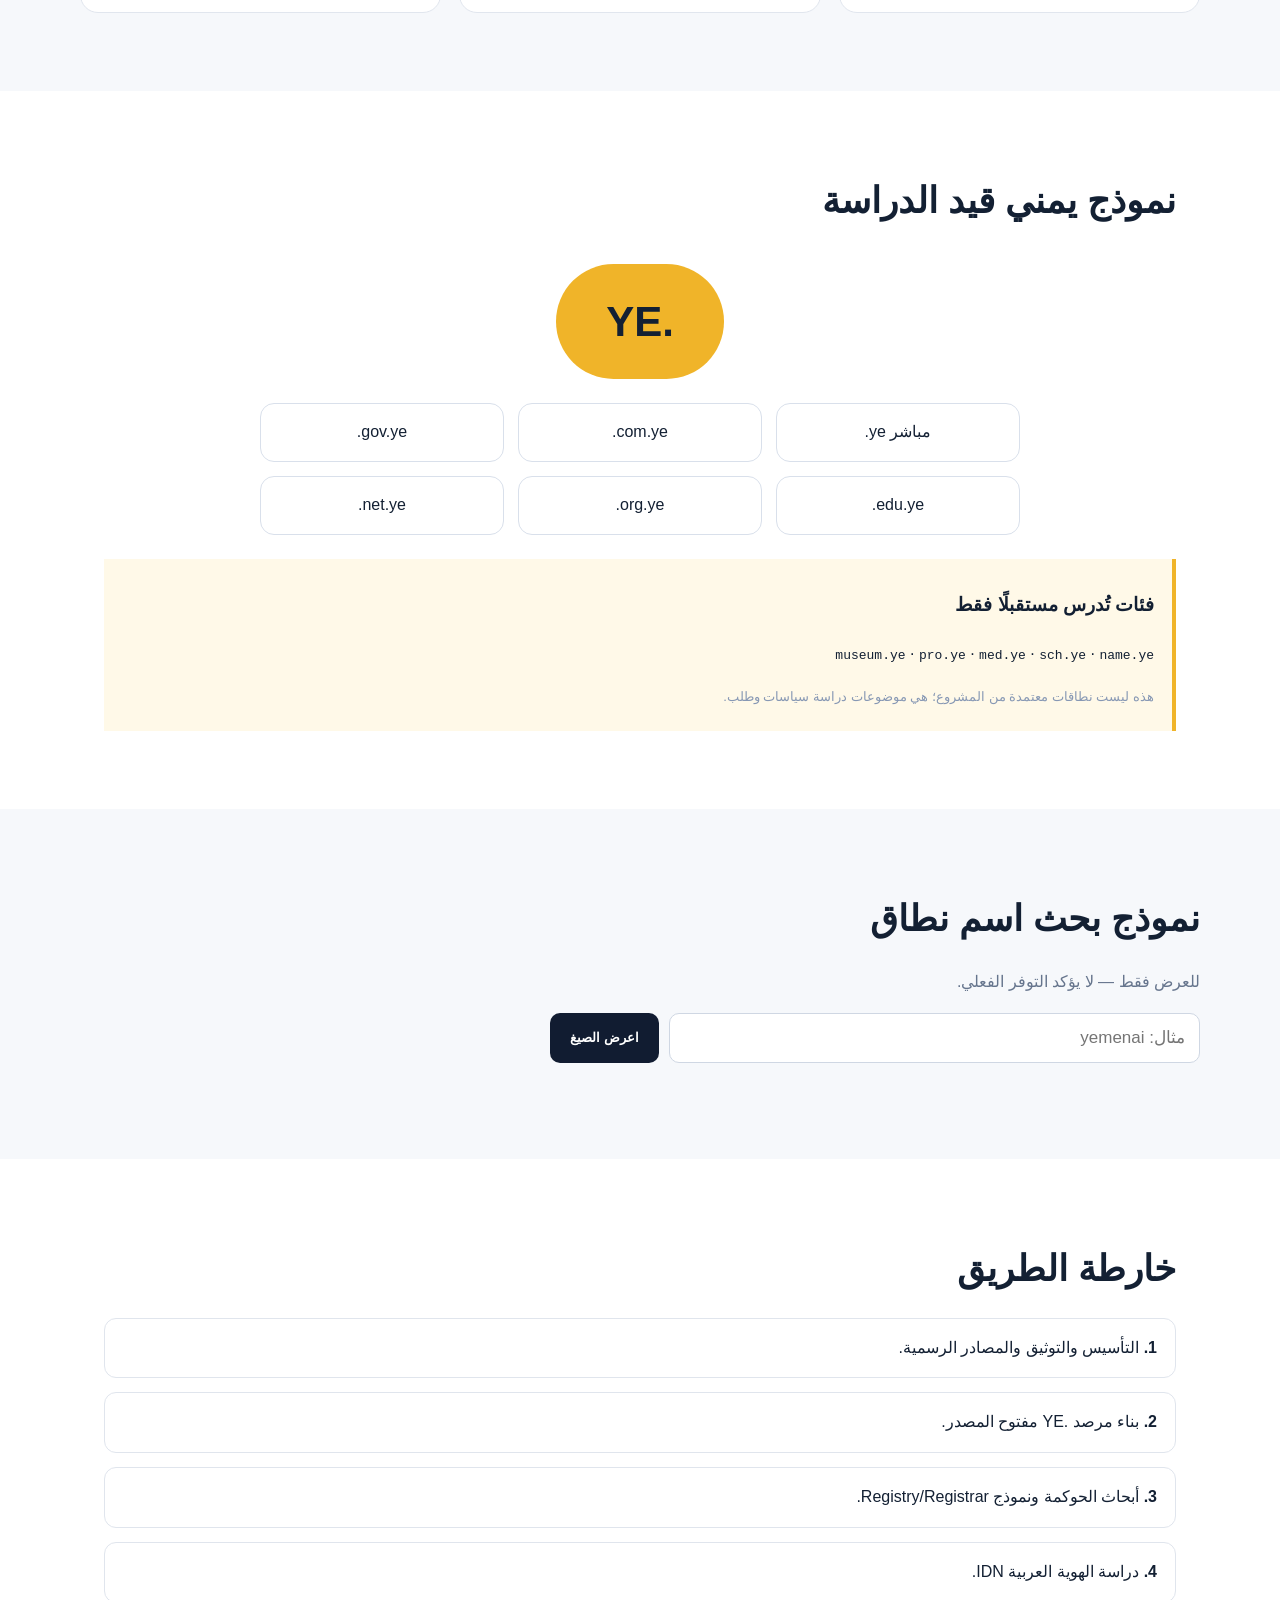
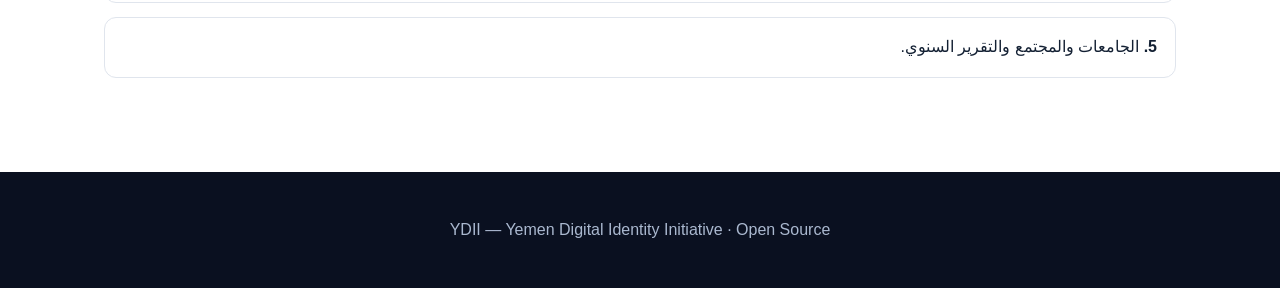
==== commit 6eefbc44: "feat: add policy aware domain search engine" ====
--- a/site/index.html
+++ b/site/index.html
@@ -15,7 +15,7 @@
     <a href="#gcc">الخليج</a>
     <a href="#model">النموذج</a>
     <a href="#roadmap">خارطة الطريق</a>
-  <a href="gcc-benchmark.html">GCC Benchmark</a><a href="namespace-model.html">YE Namespace</a><a href="directory.html">National Directory</a><a href="registry-model.html">Registry Model</a><a href="eligibility.html">Eligibility</a><a href="policy-center.html">Policy Center</a><a href="observatory.html">Observatory</a></nav>
+  <a href="gcc-benchmark.html">GCC Benchmark</a><a href="namespace-model.html">YE Namespace</a><a href="directory.html">National Directory</a><a href="registry-model.html">Registry Model</a><a href="eligibility.html">Eligibility</a><a href="policy-center.html">Policy Center</a><a href="observatory.html">Observatory</a><a href="domain-search.html">Domain Search</a></nav>
 </header>
 
 <main>
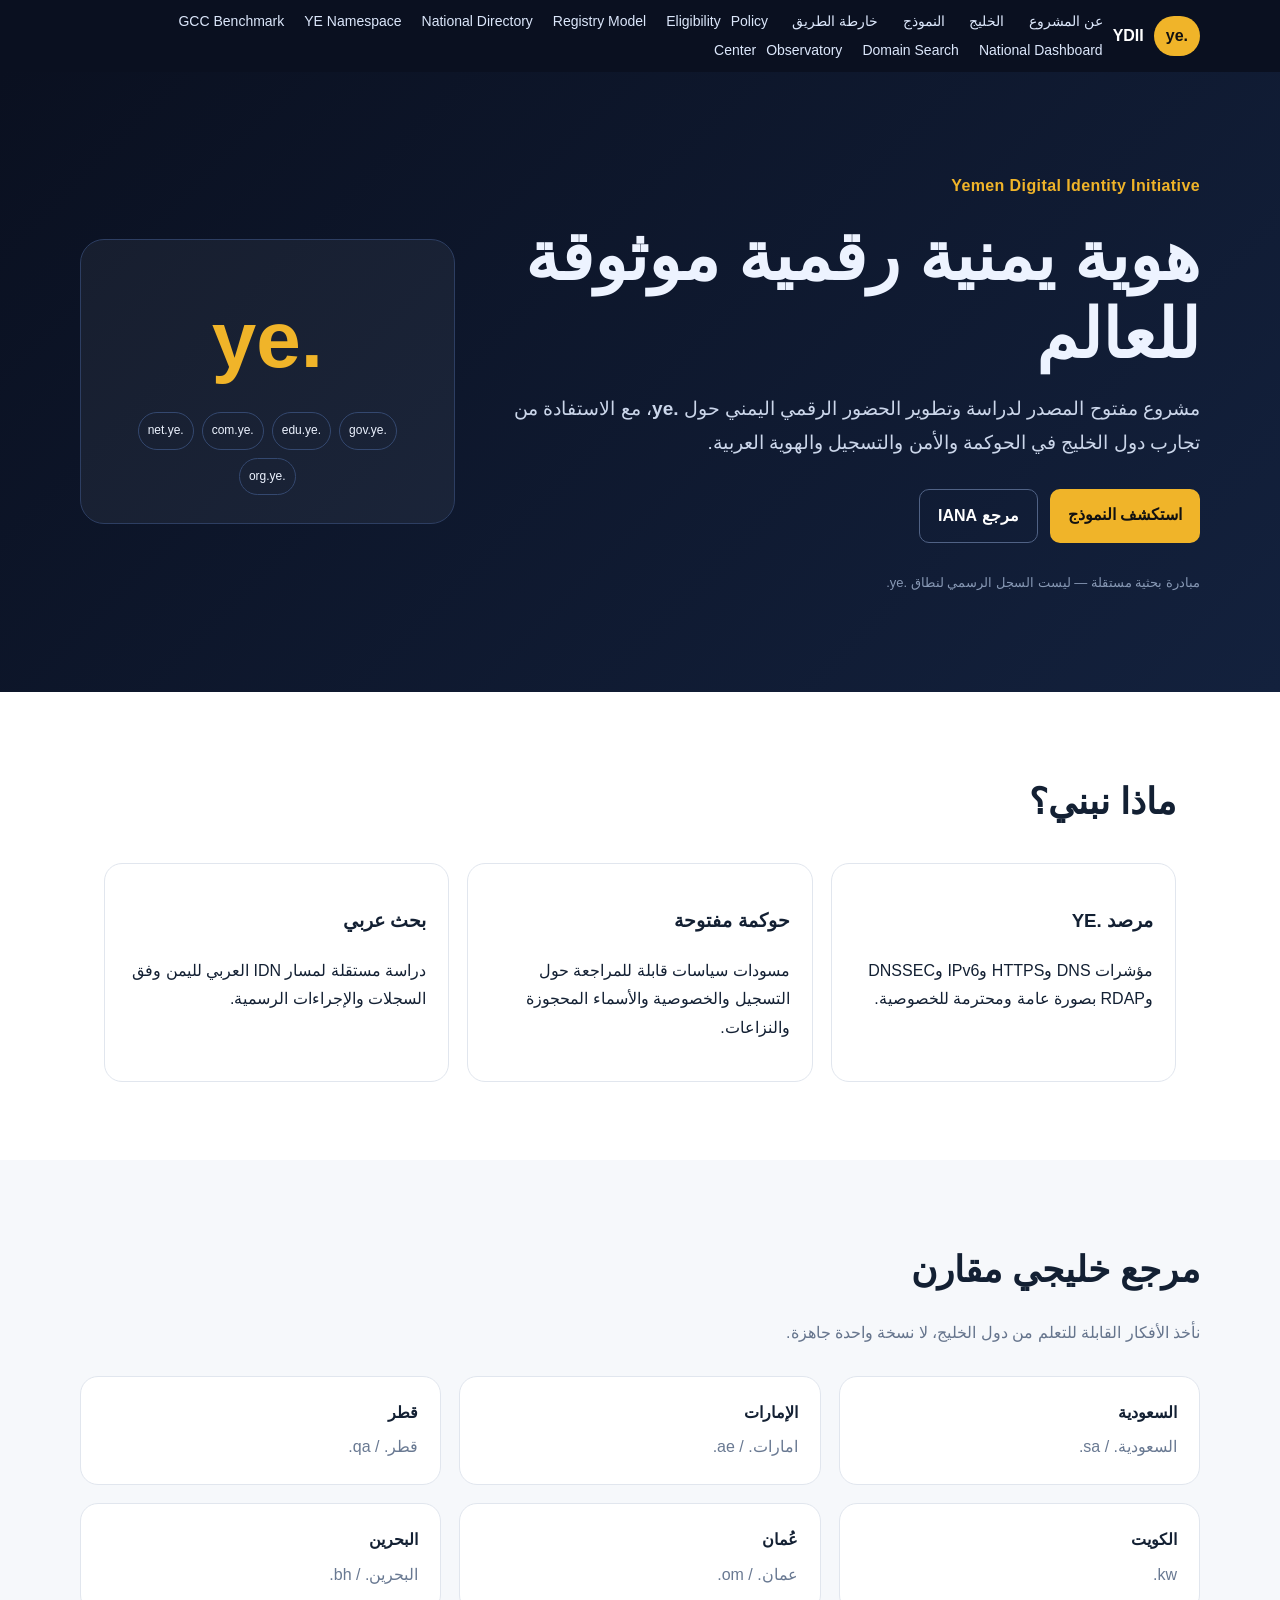
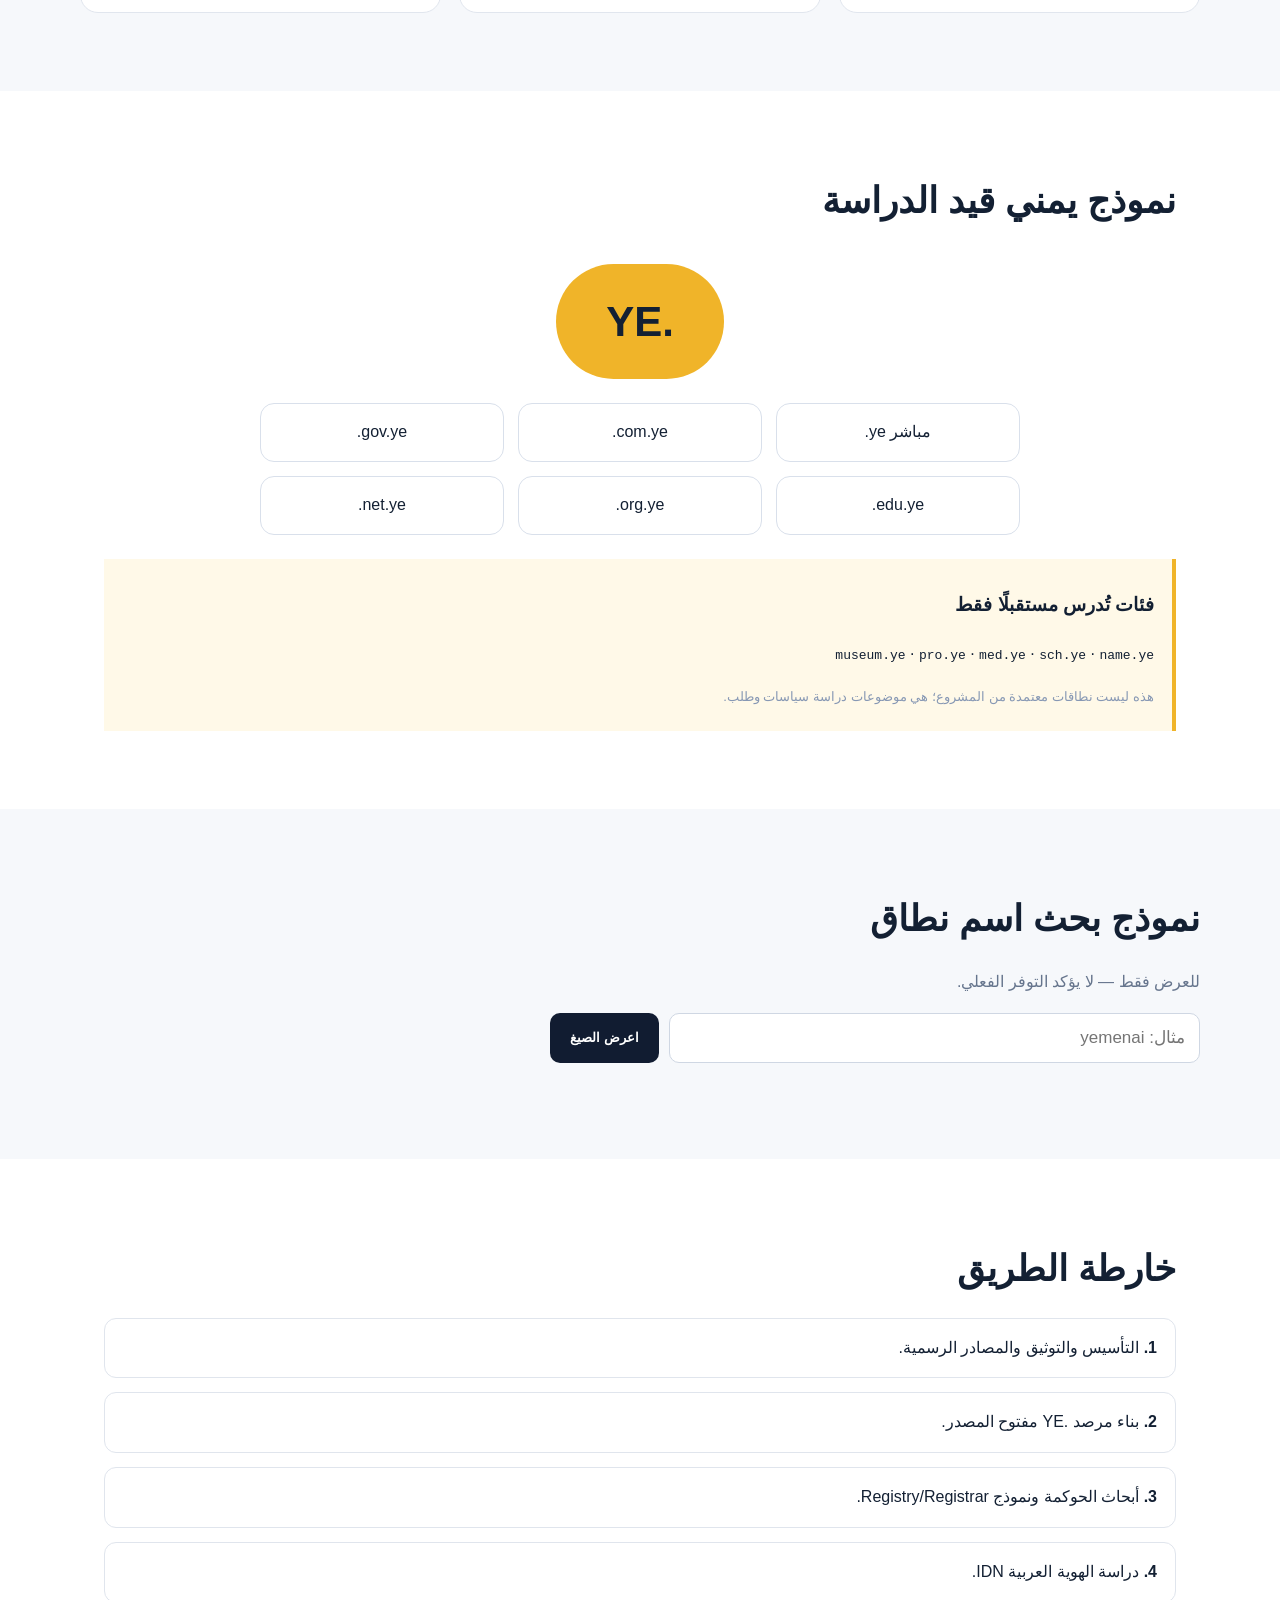
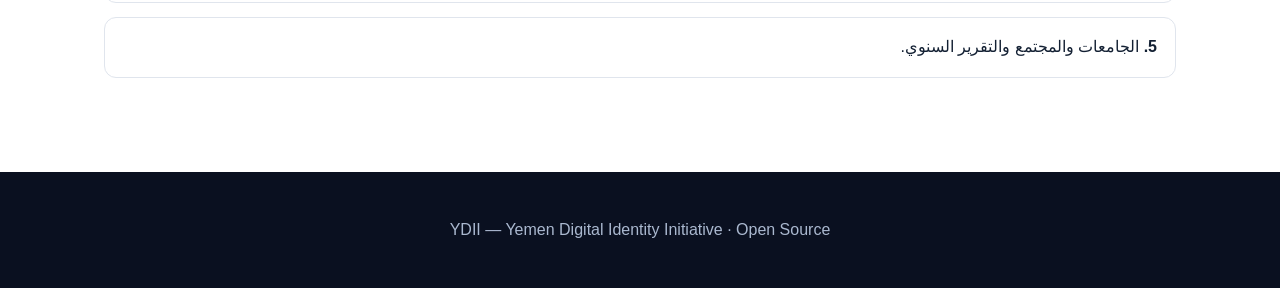
==== commit a1a01a1c: "feat: add national observatory dashboard" ====
--- a/site/index.html
+++ b/site/index.html
@@ -15,7 +15,7 @@
     <a href="#gcc">الخليج</a>
     <a href="#model">النموذج</a>
     <a href="#roadmap">خارطة الطريق</a>
-  <a href="gcc-benchmark.html">GCC Benchmark</a><a href="namespace-model.html">YE Namespace</a><a href="directory.html">National Directory</a><a href="registry-model.html">Registry Model</a><a href="eligibility.html">Eligibility</a><a href="policy-center.html">Policy Center</a><a href="observatory.html">Observatory</a><a href="domain-search.html">Domain Search</a></nav>
+  <a href="gcc-benchmark.html">GCC Benchmark</a><a href="namespace-model.html">YE Namespace</a><a href="directory.html">National Directory</a><a href="registry-model.html">Registry Model</a><a href="eligibility.html">Eligibility</a><a href="policy-center.html">Policy Center</a><a href="observatory.html">Observatory</a><a href="domain-search.html">Domain Search</a><a href="national-dashboard.html">National Dashboard</a></nav>
 </header>
 
 <main>
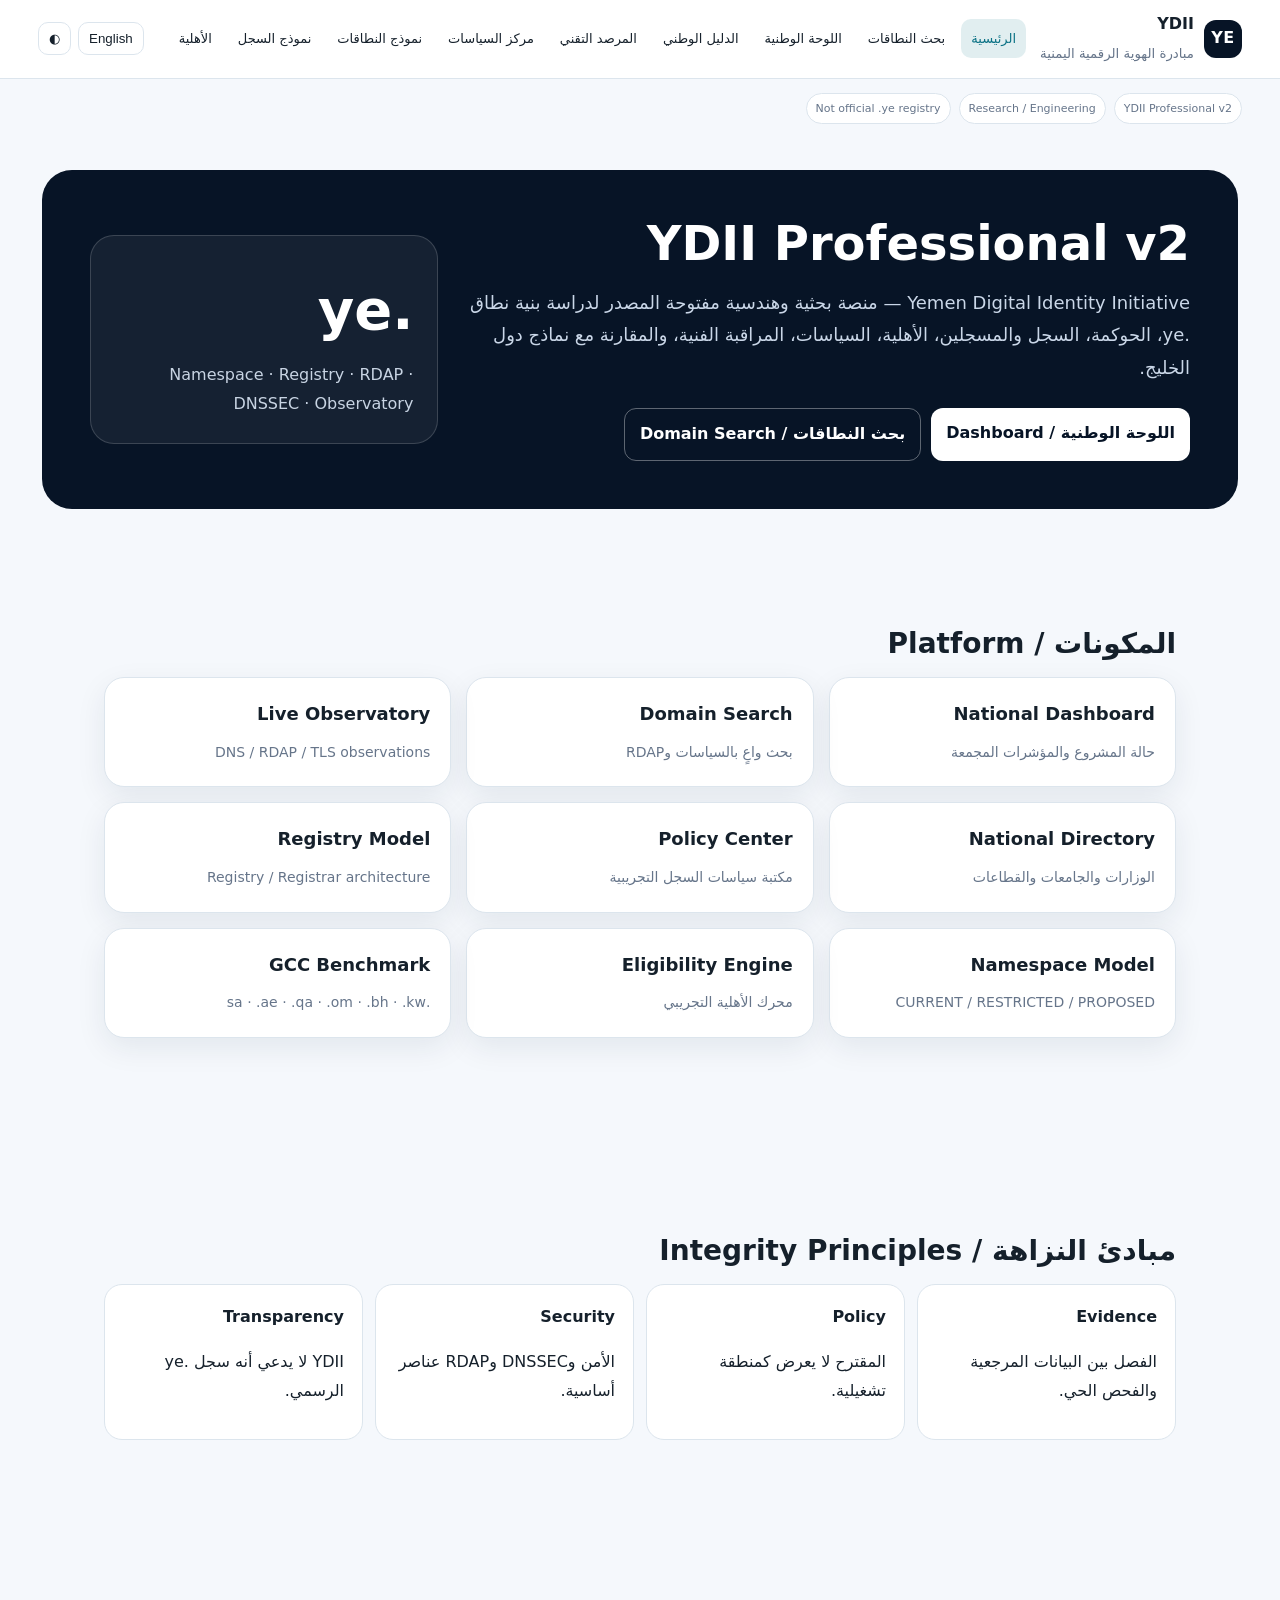
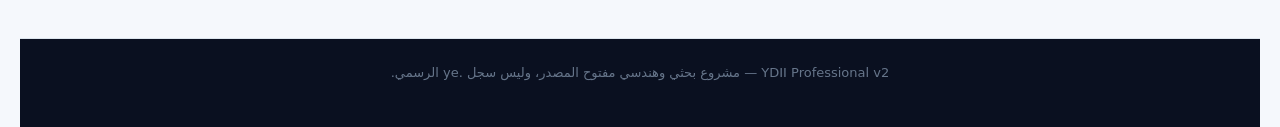
==== commit 8220c846: "feat: add bilingual professional UX and design system" ====
--- a/site/index.html
+++ b/site/index.html
@@ -1,111 +1,127 @@
 <!doctype html>
 <html lang="ar" dir="rtl">
 <head>
-  <meta charset="utf-8" />
-  <meta name="viewport" content="width=device-width, initial-scale=1" />
-  <meta name="description" content="مبادرة الهوية الرقمية اليمنية — مشروع مفتوح المصدر لدراسة وتطوير حضور .ye" />
-  <title>YDII | الهوية الرقمية اليمنية</title>
-  <link rel="stylesheet" href="styles.css" />
+  <meta charset="utf-8">
+  <meta name="viewport" content="width=device-width,initial-scale=1">
+  <meta name="description" content="YDII Professional v2 — Yemen Digital Identity Initiative research and engineering portal">
+  <title>YDII Professional v2</title>
+  <link rel="stylesheet" href="styles.css">
+  <link rel="stylesheet" href="ux-v2.css">
+  <style>
+    .home{max-width:1240px;margin:auto;padding:46px 22px 90px}
+    .home-hero{
+      background:var(--ydii-brand-strong);
+      color:#fff;
+      border-radius:30px;
+      padding:48px;
+      display:grid;
+      grid-template-columns:1.35fr .65fr;
+      gap:28px;
+      align-items:center;
+    }
+    .home-hero h1{font-size:48px;margin:0 0 14px;line-height:1.05}
+    .home-hero p{color:#cad7e8;max-width:780px;font-size:18px}
+    .hero-actions{display:flex;gap:10px;flex-wrap:wrap;margin-top:24px}
+    .hero-actions a{
+      text-decoration:none;
+      padding:11px 15px;
+      border-radius:12px;
+      background:#fff;
+      color:#071426;
+      font-weight:800;
+    }
+    .hero-actions a.secondary{
+      background:transparent;
+      color:#fff;
+      border:1px solid rgba(255,255,255,.35);
+    }
+    .visual{
+      border:1px solid rgba(255,255,255,.16);
+      border-radius:24px;
+      padding:24px;
+      background:rgba(255,255,255,.06);
+    }
+    .visual b{font-size:56px;display:block}
+    .visual span{color:#c8d4e3}
+    .section{margin-top:32px}
+    .section h2{font-size:28px}
+    .grid{display:grid;grid-template-columns:repeat(3,1fr);gap:15px}
+    .portal-card{
+      background:var(--ydii-surface);
+      border:1px solid var(--ydii-border);
+      border-radius:20px;
+      padding:20px;
+      text-decoration:none;
+      color:var(--ydii-text);
+      box-shadow:var(--ydii-shadow);
+    }
+    .portal-card b{display:block;font-size:18px;margin-bottom:7px}
+    .portal-card span{color:var(--ydii-muted);font-size:14px}
+    .principles{display:grid;grid-template-columns:repeat(4,1fr);gap:12px}
+    .principle{
+      background:var(--ydii-surface);
+      border:1px solid var(--ydii-border);
+      border-radius:18px;
+      padding:18px;
+    }
+    @media(max-width:900px){
+      .home-hero{grid-template-columns:1fr}
+      .grid{grid-template-columns:repeat(2,1fr)}
+      .principles{grid-template-columns:repeat(2,1fr)}
+    }
+    @media(max-width:620px){
+      .home-hero{padding:30px}
+      .home-hero h1{font-size:36px}
+      .grid,.principles{grid-template-columns:1fr}
+    }
+  </style>
 </head>
 <body>
-<header class="nav">
-  <div class="brand"><span class="dot">.ye</span><span>YDII</span></div>
-  <nav>
-    <a href="#about">عن المشروع</a>
-    <a href="#gcc">الخليج</a>
-    <a href="#model">النموذج</a>
-    <a href="#roadmap">خارطة الطريق</a>
-  <a href="gcc-benchmark.html">GCC Benchmark</a><a href="namespace-model.html">YE Namespace</a><a href="directory.html">National Directory</a><a href="registry-model.html">Registry Model</a><a href="eligibility.html">Eligibility</a><a href="policy-center.html">Policy Center</a><a href="observatory.html">Observatory</a><a href="domain-search.html">Domain Search</a><a href="national-dashboard.html">National Dashboard</a></nav>
-</header>
-
-<main>
-  <section class="hero">
+<main id="main-content" class="home">
+  <section class="home-hero">
     <div>
-      <p class="eyebrow">Yemen Digital Identity Initiative</p>
-      <h1>هوية يمنية رقمية موثوقة للعالم</h1>
-      <p class="lead">مشروع مفتوح المصدر لدراسة وتطوير الحضور الرقمي اليمني حول <b>.ye</b>، مع الاستفادة من تجارب دول الخليج في الحوكمة والأمن والتسجيل والهوية العربية.</p>
-      <div class="actions">
-        <a class="primary" href="#model">استكشف النموذج</a>
-        <a class="secondary" href="https://www.iana.org/domains/root/db/ye.html" target="_blank" rel="noopener">مرجع IANA</a>
+      <h1>YDII Professional v2</h1>
+      <p>
+        Yemen Digital Identity Initiative — منصة بحثية وهندسية مفتوحة المصدر
+        لدراسة بنية نطاق .ye، الحوكمة، السجل والمسجلين، الأهلية، السياسات،
+        المراقبة الفنية، والمقارنة مع نماذج دول الخليج.
+      </p>
+      <div class="hero-actions">
+        <a href="national-dashboard.html">اللوحة الوطنية / Dashboard</a>
+        <a class="secondary" href="domain-search.html">بحث النطاقات / Domain Search</a>
       </div>
-      <p class="notice">مبادرة بحثية مستقلة — ليست السجل الرسمي لنطاق .ye.</p>
     </div>
-    <div class="domain-card">
-      <div class="big-dot">.ye</div>
-      <div class="tree">
-        <span>.gov.ye</span><span>.edu.ye</span><span>.com.ye</span><span>.net.ye</span><span>.org.ye</span>
-      </div>
+    <div class="visual">
+      <b>.ye</b>
+      <span>Namespace · Registry · RDAP · DNSSEC · Observatory</span>
     </div>
   </section>
 
-  <section id="about" class="section">
-    <h2>ماذا نبني؟</h2>
-    <div class="grid3">
-      <article><h3>مرصد .YE</h3><p>مؤشرات DNS وHTTPS وIPv6 وDNSSEC وRDAP بصورة عامة ومحترمة للخصوصية.</p></article>
-      <article><h3>حوكمة مفتوحة</h3><p>مسودات سياسات قابلة للمراجعة حول التسجيل والخصوصية والأسماء المحجوزة والنزاعات.</p></article>
-      <article><h3>بحث عربي</h3><p>دراسة مستقلة لمسار IDN العربي لليمن وفق السجلات والإجراءات الرسمية.</p></article>
+  <section class="section">
+    <h2>المكونات / Platform</h2>
+    <div class="grid">
+      <a class="portal-card" href="national-dashboard.html"><b>National Dashboard</b><span>حالة المشروع والمؤشرات المجمعة</span></a>
+      <a class="portal-card" href="domain-search.html"><b>Domain Search</b><span>بحث واعٍ بالسياسات وRDAP</span></a>
+      <a class="portal-card" href="observatory.html"><b>Live Observatory</b><span>DNS / RDAP / TLS observations</span></a>
+      <a class="portal-card" href="directory.html"><b>National Directory</b><span>الوزارات والجامعات والقطاعات</span></a>
+      <a class="portal-card" href="policy-center.html"><b>Policy Center</b><span>مكتبة سياسات السجل التجريبية</span></a>
+      <a class="portal-card" href="registry-model.html"><b>Registry Model</b><span>Registry / Registrar architecture</span></a>
+      <a class="portal-card" href="namespace-model.html"><b>Namespace Model</b><span>CURRENT / RESTRICTED / PROPOSED</span></a>
+      <a class="portal-card" href="eligibility.html"><b>Eligibility Engine</b><span>محرك الأهلية التجريبي</span></a>
+      <a class="portal-card" href="gcc-benchmark.html"><b>GCC Benchmark</b><span>.sa · .ae · .qa · .om · .bh · .kw</span></a>
     </div>
   </section>
 
-  <section id="gcc" class="section alt">
-    <h2>مرجع خليجي مقارن</h2>
-    <p class="sub">نأخذ الأفكار القابلة للتعلم من دول الخليج، لا نسخة واحدة جاهزة.</p>
-    <div class="gcc-grid">
-      <div><b>السعودية</b><span>.sa / .السعودية</span></div>
-      <div><b>الإمارات</b><span>.ae / .امارات</span></div>
-      <div><b>قطر</b><span>.qa / .قطر</span></div>
-      <div><b>الكويت</b><span>.kw</span></div>
-      <div><b>عُمان</b><span>.om / .عمان</span></div>
-      <div><b>البحرين</b><span>.bh / .البحرين</span></div>
+  <section class="section">
+    <h2>مبادئ النزاهة / Integrity Principles</h2>
+    <div class="principles">
+      <div class="principle"><b>Evidence</b><p>الفصل بين البيانات المرجعية والفحص الحي.</p></div>
+      <div class="principle"><b>Policy</b><p>المقترح لا يعرض كمنطقة تشغيلية.</p></div>
+      <div class="principle"><b>Security</b><p>الأمن وDNSSEC وRDAP عناصر أساسية.</p></div>
+      <div class="principle"><b>Transparency</b><p>YDII لا يدعي أنه سجل .ye الرسمي.</p></div>
     </div>
   </section>
-
-  <section id="model" class="section">
-    <h2>نموذج يمني قيد الدراسة</h2>
-    <div class="model">
-      <div class="root">.YE</div>
-      <div class="branches">
-        <span>.ye مباشر</span>
-        <span>.com.ye</span>
-        <span>.gov.ye</span>
-        <span>.edu.ye</span>
-        <span>.org.ye</span>
-        <span>.net.ye</span>
-      </div>
-    </div>
-    <div class="proposal">
-      <h3>فئات تُدرس مستقبلًا فقط</h3>
-      <p><code>name.ye</code> · <code>sch.ye</code> · <code>med.ye</code> · <code>pro.ye</code> · <code>museum.ye</code></p>
-      <p class="notice">هذه ليست نطاقات معتمدة من المشروع؛ هي موضوعات دراسة سياسات وطلب.</p>
-    </div>
-  </section>
-
-  <section class="section alt">
-    <h2>نموذج بحث اسم نطاق</h2>
-    <p class="sub">للعرض فقط — لا يؤكد التوفر الفعلي.</p>
-    <form id="domainForm" class="search">
-      <input id="domainInput" maxlength="40" placeholder="مثال: yemenai" aria-label="اسم النطاق" />
-      <button type="submit">اعرض الصيغ</button>
-    </form>
-    <div id="domainResults" class="results"></div>
-  </section>
-
-  <section id="roadmap" class="section">
-    <h2>خارطة الطريق</h2>
-    <ol class="timeline">
-      <li><b>1.</b> التأسيس والتوثيق والمصادر الرسمية.</li>
-      <li><b>2.</b> بناء مرصد .YE مفتوح المصدر.</li>
-      <li><b>3.</b> أبحاث الحوكمة ونموذج Registry/Registrar.</li>
-      <li><b>4.</b> دراسة الهوية العربية IDN.</li>
-      <li><b>5.</b> الجامعات والمجتمع والتقرير السنوي.</li>
-    </ol>
-  </section>
 </main>
-
-<footer>
-  <p>YDII — Yemen Digital Identity Initiative · Open Source</p>
-</footer>
-
-<script src="app.js"></script>
+<script src="ux-v2.js" defer></script>
 </body>
 </html>
--- a/site/ux-v2.css
+++ b/site/ux-v2.css
@@ -0,0 +1,154 @@
+:root{
+  --ydii-bg:#f5f8fc;
+  --ydii-surface:#ffffff;
+  --ydii-text:#15202b;
+  --ydii-muted:#66758a;
+  --ydii-border:#dce5ed;
+  --ydii-brand:#0b7285;
+  --ydii-brand-strong:#071426;
+  --ydii-focus:#1c7ed6;
+  --ydii-warning:#fff5cf;
+  --ydii-shadow:0 10px 30px rgba(18,38,63,.08);
+}
+
+:root[data-theme="dark"]{
+  --ydii-bg:#0d1520;
+  --ydii-surface:#131f2d;
+  --ydii-text:#edf4fb;
+  --ydii-muted:#9eb0c3;
+  --ydii-border:#26384a;
+  --ydii-brand:#58c0d3;
+  --ydii-brand-strong:#07101a;
+  --ydii-focus:#74c0fc;
+  --ydii-warning:#3a3317;
+  --ydii-shadow:0 10px 30px rgba(0,0,0,.2);
+}
+
+html{scroll-behavior:smooth}
+body{
+  background:var(--ydii-bg)!important;
+  color:var(--ydii-text)!important;
+  font-family:system-ui,-apple-system,"Segoe UI",Tahoma,Arial,sans-serif;
+}
+a{color:var(--ydii-brand)}
+:focus-visible{outline:3px solid var(--ydii-focus);outline-offset:3px}
+.ydii-skip{
+  position:fixed;
+  top:8px;
+  inset-inline-start:8px;
+  z-index:9999;
+  transform:translateY(-160%);
+  background:var(--ydii-surface);
+  color:var(--ydii-text);
+  padding:10px 14px;
+  border-radius:10px;
+  border:1px solid var(--ydii-border);
+}
+.ydii-skip:focus{transform:none}
+.ydii-shell{
+  position:sticky;
+  top:0;
+  z-index:1000;
+  border-bottom:1px solid var(--ydii-border);
+  background:color-mix(in srgb,var(--ydii-surface) 92%,transparent);
+  backdrop-filter:blur(14px);
+}
+.ydii-shell-inner{
+  max-width:1240px;
+  margin:auto;
+  padding:10px 18px;
+  display:flex;
+  gap:14px;
+  align-items:center;
+}
+.ydii-brand{
+  display:flex;
+  align-items:center;
+  gap:10px;
+  text-decoration:none;
+  color:var(--ydii-text);
+  min-width:max-content;
+}
+.ydii-mark{
+  width:38px;
+  height:38px;
+  display:grid;
+  place-items:center;
+  border-radius:12px;
+  background:var(--ydii-brand-strong);
+  color:#fff;
+  font-weight:900;
+  letter-spacing:.5px;
+}
+.ydii-brand-text b{display:block}
+.ydii-brand-text small{color:var(--ydii-muted)}
+.ydii-nav{
+  display:flex;
+  gap:6px;
+  overflow:auto;
+  flex:1;
+  scrollbar-width:thin;
+}
+.ydii-nav a{
+  min-width:max-content;
+  text-decoration:none;
+  color:var(--ydii-text);
+  padding:8px 10px;
+  border-radius:10px;
+  font-size:13px;
+}
+.ydii-nav a:hover,.ydii-nav a[aria-current="page"]{
+  background:color-mix(in srgb,var(--ydii-brand) 12%,transparent);
+  color:var(--ydii-brand);
+}
+.ydii-actions{display:flex;gap:7px}
+.ydii-action{
+  border:1px solid var(--ydii-border);
+  background:var(--ydii-surface);
+  color:var(--ydii-text);
+  border-radius:10px;
+  padding:8px 10px;
+  cursor:pointer;
+}
+.ydii-footer{
+  max-width:1240px;
+  margin:30px auto 0;
+  padding:22px 18px 42px;
+  color:var(--ydii-muted);
+  font-size:13px;
+  border-top:1px solid var(--ydii-border);
+}
+.ydii-statusbar{
+  max-width:1240px;
+  margin:14px auto 0;
+  padding:0 18px;
+  display:flex;
+  gap:8px;
+  flex-wrap:wrap;
+}
+.ydii-chip{
+  border:1px solid var(--ydii-border);
+  background:var(--ydii-surface);
+  color:var(--ydii-muted);
+  border-radius:999px;
+  padding:5px 9px;
+  font-size:11px;
+}
+.card,.stat,.panel,.rule,.node{
+  background:var(--ydii-surface)!important;
+  color:var(--ydii-text)!important;
+  border-color:var(--ydii-border)!important;
+  box-shadow:var(--ydii-shadow);
+}
+.hero{
+  background:var(--ydii-brand-strong)!important;
+}
+@media(max-width:900px){
+  .ydii-shell-inner{align-items:flex-start;flex-wrap:wrap}
+  .ydii-nav{order:3;width:100%}
+  .ydii-actions{margin-inline-start:auto}
+  .ydii-brand-text small{display:none}
+}
+@media(prefers-reduced-motion:reduce){
+  *,*::before,*::after{scroll-behavior:auto!important;transition:none!important;animation:none!important}
+}
